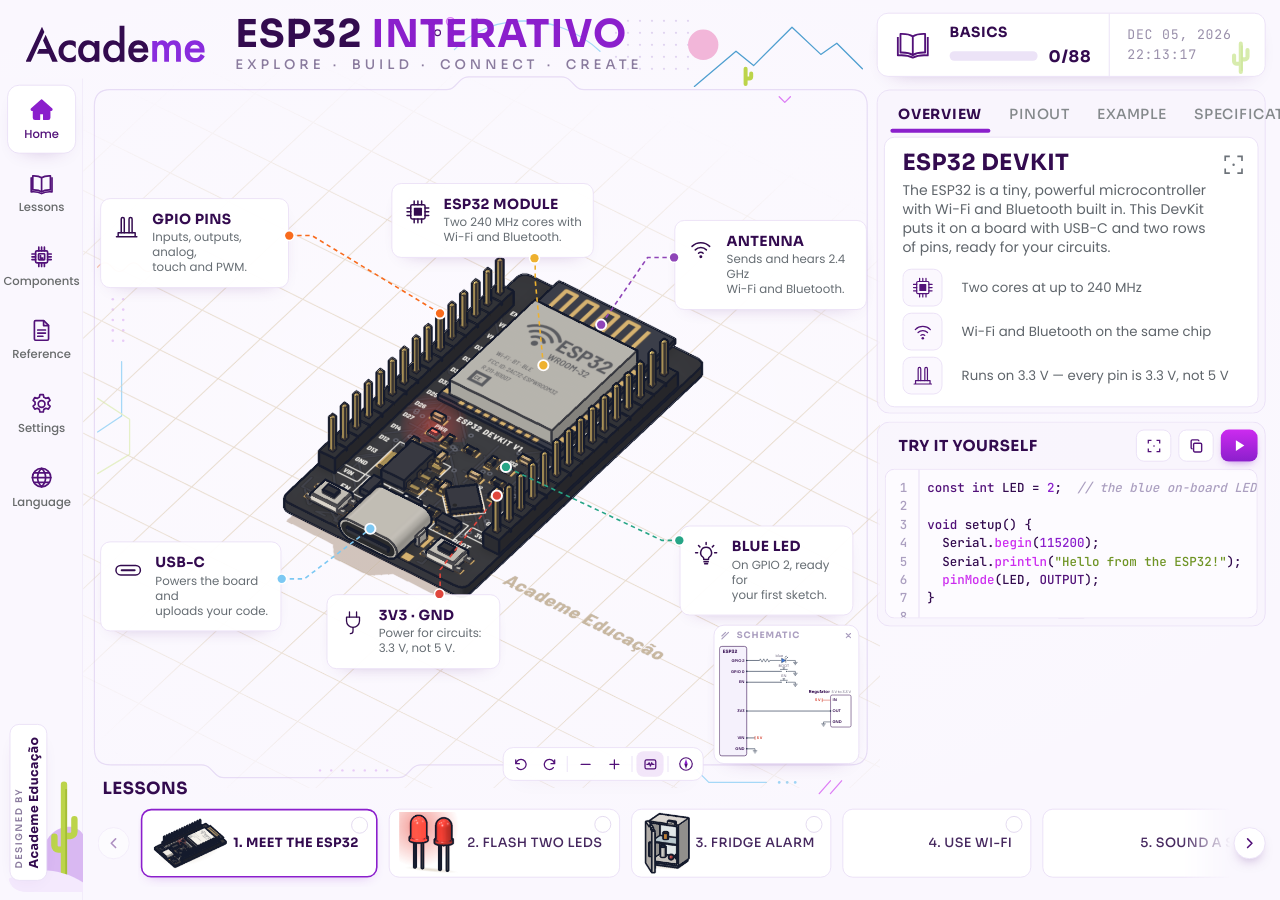
==== index.html @ e25ef59b "Integrate the 68 electronics lessons into the ESP32 app's own lesson list (items 21-88) Clicking one" ====
<!doctype html>
<html lang="en" class="is-loading">
  <head>
    <meta charset="UTF-8" />
    <meta name="viewport" content="width=device-width, initial-scale=1.0, viewport-fit=cover" />
    <script>
      // The layout, chosen before anything is drawn (fit() in src/main.js
      // decides the same way, and keeps deciding as the window changes):
      // a phone never lays out the wide artboard first, which would widen
      // the page and make the loading screen jump.
      (() => {
        const d = document.documentElement;
        const vw = d.clientWidth || innerWidth;
        const vh = d.clientHeight || innerHeight;
        let s = Math.min(vw / 1672, vh / 941);
        if (s < 0.8) s = Math.min(vw / 1280, vh / 941, 0.8);
        if (s < 0.62 || vw / vh < 0.95) d.classList.add('compact');
      })();
    </script>
    <title>ESP32 Interativo — 20 lições 3D gratuitas | Academe Educação</title>
    <meta name="description" content="Aprenda ESP32 em uma placa 3D interativa: ligue LEDs, sensores e motores, use Wi-Fi e Bluetooth, rode o código e veja funcionar. 20 lições gratuitas para iniciantes, por Academe Educação." />
    <meta name="author" content="Academe Educação" />
    <meta name="robots" content="index, follow, max-image-preview:large" />
    <meta name="theme-color" content="#330b4f" />
    <meta name="color-scheme" content="light" />
    <meta name="application-name" content="ESP32 Interativo — Academe Educação" />
    <meta name="apple-mobile-web-app-title" content="ESP32 Interativo" />
    <link rel="icon" href="favicon.ico" sizes="48x48" />
    <link rel="icon" type="image/svg+xml" href="favicon.svg" />
    <link rel="apple-touch-icon" href="apple-touch-icon.png" />
    <link rel="manifest" href="site.webmanifest" />

    <!-- link previews (Open Graph, X) -->
    <meta property="og:type" content="website" />
    <meta property="og:site_name" content="Academe Educação" />
    <meta property="og:locale" content="pt_BR" />
    <meta property="og:title" content="ESP32 Interativo — 20 lições 3D gratuitas | Academe Educação" />
    <meta property="og:description" content="Ligue LEDs, botões, sensores, motores e um motor de passo em um ESP32 3D, converse por Wi-Fi, Bluetooth e ESP-NOW, rode o código e veja funcionar. 20 lições gratuitas para iniciantes." />
    <meta name="twitter:card" content="summary_large_image" />
    <link rel="canonical" href="index.html" />
    <meta property="og:url" content="https://learn-esp32-clone.vercel.app/" />
    <meta property="og:image" content="https://learn-esp32-clone.vercel.app/og-image.png" />
    <meta property="og:image:width" content="1200" />
    <meta property="og:image:height" content="630" />
    <meta property="og:image:alt" content="An illustrated 3D ESP32 board wired on a breadboard to a distance sensor and a traffic light, with a toy car in front of it" />
    <meta name="twitter:image" content="https://learn-esp32-clone.vercel.app/og-image.png" />
    <meta name="twitter:image:alt" content="An illustrated 3D ESP32 board wired on a breadboard to a distance sensor and a traffic light, with a toy car in front of it" />
    <script type="application/ld+json">{"@context":"https://schema.org","@type":["WebApplication","LearningResource"],"name":"ESP32 Interativo — Academe Educação","url":"https://learn-esp32-clone.vercel.app/","description":"Aprenda ESP32 em uma placa 3D interativa: ligue LEDs, sensores e motores, use Wi-Fi e Bluetooth, rode o código e veja funcionar. 20 lições gratuitas para iniciantes.","image":"https://learn-esp32-clone.vercel.app/og-image.png","applicationCategory":"EducationalApplication","operatingSystem":"Any (runs in a web browser with WebGL)","browserRequirements":"Requires JavaScript and WebGL.","inLanguage":["pt-BR","en"],"isAccessibleForFree":true,"offers":{"@type":"Offer","price":"0","priceCurrency":"BRL"},"educationalLevel":"Beginner","learningResourceType":"Interactive lesson","about":["ESP32","Electronics","Microcontrollers","Wi-Fi","Bluetooth","Programming"],"author":{"@type":"Organization","name":"Academe Educação","url":"https://academe.com.br"},"publisher":{"@type":"Organization","name":"Academe Educação","url":"https://academe.com.br"}}</script>
    <!-- linked here rather than imported from main.js, so the first paint
         (the loading screen) is already styled, on the dev server too -->
    <link rel="preload" href="assets/barlow-semi-condensed-latin-600-normal-BkLiAYu4.woff2" as="font" type="font/woff2" crossorigin />
    <link rel="preload" href="assets/barlow-semi-condensed-latin-500-normal-G0uxJNrM.woff2" as="font" type="font/woff2" crossorigin />
    <!-- the loading screen's title: there before it's drawn, so it doesn't
         swap fonts (and jump) in front of the visitor -->
    <script type="module" crossorigin src="assets/index-DkuYVBNg.js"></script>
    <link rel="preconnect" href="https://fonts.googleapis.com" />
    <link rel="preconnect" href="https://fonts.gstatic.com" crossorigin />
    <link rel="stylesheet" href="https://fonts.googleapis.com/css2?family=Poppins:wght@400;500;600;700&family=Sora:wght@600;700;800&display=swap" />
    <link rel="stylesheet" crossorigin href="assets/index-D92WvK9w.css">
  </head>
  <body>
    <!-- Covers the page until the board is built and every lesson card has
         its picture (src/ui/loader.js) -->
    <div class="loader" id="loader" role="status" aria-live="polite">
      <div class="loader-inner">
        <svg class="loader-logo academe" role="img" aria-label="Academe Educação" xmlns="http://www.w3.org/2000/svg" viewBox="0 0 1398.35 287"><path d="M391.07 126.54v49.98c-8.58-10.47-16.27-17.66-23.07-21.56-6.69-4.01-14.54-6.02-23.57-6.02-14.15 0-25.91 4.96-35.27 14.88s-14.04 22.34-14.04 37.28 4.51 27.8 13.54 37.61c9.13 9.81 20.78 14.71 34.93 14.71 9.03 0 16.99-1.95 23.9-5.85 6.69-3.79 14.54-11.14 23.57-22.07v49.64c-15.27 7.91-30.53 11.87-45.8 11.87-25.18 0-46.25-8.13-63.18-24.41-16.94-16.38-25.41-36.72-25.41-61.01s8.58-44.8 25.74-61.51 38.22-25.07 63.18-25.07c16.05 0 31.2 3.85 45.47 11.53Zm146.53-7.02h37.78v162.81H537.6v-17.05c-15.49 14.49-32.15 21.73-49.98 21.73-22.51 0-41.12-8.13-55.83-24.41-14.6-16.6-21.9-37.33-21.9-62.18s7.3-44.74 21.9-61.01 32.87-24.4 54.83-24.4c18.94 0 35.94 7.8 50.98 23.4zm-89.26 80.9c0 15.6 4.18 28.31 12.54 38.11q12.87 14.88 32.43 14.88c13.93 0 25.18-4.79 33.76-14.38 8.58-9.92 12.87-22.51 12.87-37.78s-4.29-27.86-12.87-37.78c-8.58-9.7-19.72-14.54-33.43-14.54-12.93 0-23.74 4.9-32.43 14.71-8.58 9.92-12.87 22.18-12.87 36.77ZM732.94 0h37.78v282.32h-37.78v-17.05C718.12 279.76 701.35 287 682.63 287c-22.29 0-40.79-8.13-55.5-24.41-14.6-16.6-21.9-37.33-21.9-62.18s7.3-44.57 21.9-60.84Q648.85 115 681.79 115q28.59 0 51.15 23.4zm-89.26 200.42c0 15.6 4.18 28.31 12.53 38.11q12.87 14.88 32.43 14.88c13.93 0 25.18-4.79 33.76-14.38 8.58-9.92 12.87-22.51 12.87-37.78s-4.29-27.86-12.87-37.78c-8.58-9.7-19.72-14.54-33.43-14.54-12.93 0-23.74 4.9-32.43 14.71-8.58 9.92-12.87 22.18-12.87 36.77Zm312.85 9.36H839.86c1 13.37 5.35 24.02 13.04 31.93 7.69 7.8 17.55 11.7 29.59 11.7 9.36 0 17.1-2.23 23.23-6.69 6.02-4.46 12.87-12.7 20.56-24.74l31.76 17.72q-7.365 12.54-15.54 21.48c-5.46 5.96-11.31 10.86-17.55 14.71-6.24 3.84-12.98 6.66-20.23 8.44s-15.1 2.68-23.57 2.68c-24.3 0-43.8-7.8-58.51-23.4-14.71-15.71-22.06-36.55-22.06-62.52s7.13-46.58 21.4-62.52c14.37-15.71 33.43-23.57 57.17-23.57s42.9 7.63 56.83 22.9c13.82 15.16 20.73 36.16 20.73 63.02l-.17 8.86Zm-38.62-30.76c-5.24-20.06-17.89-30.09-37.94-30.09-4.57 0-8.86.7-12.87 2.09s-7.66 3.4-10.95 6.02-6.1 5.77-8.44 9.44c-2.34 3.68-4.12 7.86-5.35 12.54zM146.25 49.32 127.7 8.02 0 282.32h40.63zm9.85 21.93-20.15 44.45 29.37 67.33h-59.9l-16.59 36.61h92.37l27.07 62.68h42.63z" style="fill:#ededed"/><path d="M987.72 119.52h37.61v15.04c7.24-7.58 13.43-12.7 18.55-15.38 5.46-2.78 12.31-4.18 20.56-4.18 18.39 0 32.93 8.02 43.63 24.07 11.81-16.05 27.8-24.07 47.97-24.07 36.66 0 54.99 22.23 54.99 66.7v100.63h-37.78V191.9c0-15.6-1.9-26.63-5.68-33.1-3.9-6.57-10.31-9.86-19.22-9.86q-15.54 0-22.65 11.7c-4.74 7.8-7.1 20.34-7.1 37.61v84.08h-37.78V192.4c0-28.97-8.36-43.46-25.07-43.46-10.59 0-18.3 3.96-23.15 11.87s-7.27 20.39-7.27 37.44v84.08h-37.61zm409.13 90.26h-116.67c1 13.37 5.35 24.02 13.04 31.93 7.69 7.8 17.55 11.7 29.59 11.7 9.36 0 17.1-2.23 23.23-6.69 6.02-4.46 12.87-12.7 20.56-24.74l31.76 17.72q-7.365 12.54-15.54 21.48c-5.46 5.96-11.31 10.86-17.55 14.71-6.24 3.84-12.98 6.66-20.23 8.44s-15.1 2.68-23.57 2.68c-24.3 0-43.8-7.8-58.51-23.4-14.71-15.71-22.06-36.55-22.06-62.52s7.13-46.58 21.4-62.52c14.37-15.71 33.43-23.57 57.17-23.57s42.9 7.63 56.83 22.9c13.82 15.16 20.73 36.16 20.73 63.02l-.17 8.86Zm-38.62-30.76c-5.24-20.06-17.89-30.09-37.94-30.09-4.57 0-8.86.7-12.87 2.09s-7.66 3.4-10.95 6.02-6.1 5.77-8.44 9.44c-2.34 3.68-4.12 7.86-5.35 12.54z" style="fill:#892cdd"/></svg>
        <p class="loader-title">ESP32 <span>Interativo</span></p>
        <div class="loader-track" aria-hidden="true"><span class="loader-fill"></span><span class="loader-shine"></span></div>
        <p class="loader-step">Loading</p>
        <noscript>
          <style>.loader{overflow:auto}.loader-inner{padding:40px 16px}.loader-track,.loader-step{display:none}</style>
          <div class="noscript">
            <p>An interactive 3D course in your browser. Turn on JavaScript to start.</p><p>Também neste site: <a href="/eletronica-101/"><b>Eletrônica 101</b></a> — lições 3D de eletrônica básica (circuitos, resistores, LEDs, capacitores, transistores, sensores e mais).</p>
            <ol class="noscript-lessons"><li><b>1. Meet the ESP32</b> — The ESP32 is a tiny, powerful microcontroller with Wi-Fi and Bluetooth built in.</li><li><b>2. Flash two LEDs</b> — Your first circuit: two LEDs that take turns, like the lights at a level crossing.</li><li><b>3. Guard the fridge</b> — Left the fridge open again? A reed switch is a pair of springy contacts in a glass tube that touch when a magnet comes close.</li><li><b>4. Use Wi-Fi</b> — The ESP32 can join your Wi-Fi and serve a tiny web page. Open it on your phone and tap the button: the phone asks for /toggle, and the board switches the LED.</li><li><b>5. Sound a siren</b> — A passive buzzer clicks every time its pin flips; flip it hundreds of times a second and you hear a note.</li><li><b>6. Build a mini piano</b> — Eight of the ESP32’s pins can feel a fingertip. Wire each one to a copper key and the board plays a note with tone() when you touch it — no buttons needed.</li><li><b>7. Fill a ring of LEDs</b> — 3 V, and the ESP32’s 12-bit ADC reads that as 0 to 4095. Here the reading fills a ring of twelve RGB LEDs like a gauge — all of them driven by one data wire.</li><li><b>8. Make a mood lamp</b> — An RGB LED is three LEDs — red, green and blue — in one. Put it inside a frosted ball and the whole ball glows in their mix.</li><li><b>9. Light up in the dark</b> — A light-dependent resistor (LDR) lets more current through the more light falls on it.</li><li><b>10. Distance meter</b> — A pocket tape measure with no tape. The HC-SR04P times an ultrasonic echo, and a little OLED screen on its own stand shows the distance in big digits over a bar that grows as the obstacle moves away.</li><li><b>11. Drive a wheel</b> — A pin can’t power a motor, and a single transistor can only turn it one way.</li><li><b>12. Laser barrier gate</b> — A red laser shines across the road onto a receiver. When a car drives into the beam, the receiver goes dark and the ESP32 swings a servo’s striped boom up.</li><li><b>13. Talk over Bluetooth</b> — No router needed: the ESP32 can pair with your phone directly.</li><li><b>14. Board to board</b> — ESP-NOW lets ESP32 boards message each other directly: no router, no pairing, and a message lands in milliseconds.</li><li><b>15. Smart parking bay</b> — Put it all together. The distance sensor watches a parking bay, a traffic light guides the driver in — green, then yellow, then red to stop — and the bay tells your phone whether it is free or taken, over Wi-Fi.</li><li><b>16. Automatic water pump</b> — A tank that fills itself. A probe in the lid measures the water; at the low mark the ESP32 clicks a relay that runs a mains pump, and at the high mark it stops.</li><li><b>17. Keypad door lock</b> — Type the right code and the safe opens. A keypad is a grid of buttons wired in rows and columns: the ESP32 drives one column at a time and listens on the rows, so seven wires read twelve keys.</li><li><b>18. Sun-tracking solar panel</b> — A solar panel makes the most power when it faces the sun, so this one turns to follow it.</li><li><b>19. Ultrasonic radar</b> — An HC-SR04P tells you how far away something is, but only straight ahead.</li><li><b>20. Pick and place</b> — A stepper motor doesn’t just spin: every pulse turns it exactly one step, 200 to a turn.</li></ol>
          </div>
        </noscript>
      </div>
    </div>

    <!-- inert (not hidden) while the loading screen covers it -->
    <div id="app" class="artboard" inert>
      <svg class="scenery" id="scenery" aria-hidden="true"></svg>

      <!-- Sidebar -->
      <nav class="sidebar" aria-label="Main" data-i18n-attr="aria-label">
        <ul class="side-nav">
          <li class="is-active">
            <a href="index.html#" data-nav="home" title="Home" data-i18n-attr="title">
              <svg viewBox="0 0 32 32" class="fill" aria-hidden="true"><path d="M16 4.2 3.6 15.1c-.7.6-.3 1.7.6 1.7H6v9.4c0 1 .8 1.8 1.8 1.8h5.4v-7.3h5.6V28h5.4c1 0 1.8-.8 1.8-1.8v-9.4h1.8c.9 0 1.3-1.1.6-1.7z" /></svg>
              <span class="side-label" data-i18n>Home</span>
            </a>
          </li>
          <li>
            <a href="index.html#" data-nav="lessons" title="Lessons" data-i18n-attr="title">
              <svg viewBox="0 0 32 32" aria-hidden="true"><path d="M16 9.2C13.4 7.3 9.6 6.6 5 6.8v17.6c4.6-.2 8.4.5 11 2.4 2.6-1.9 6.4-2.6 11-2.4V6.8c-4.6-.2-8.4.5-11 2.4zM16 9.2v17.6" /><path d="M3 9.4v17.4c5-.4 9.6.2 13 2.2 3.4-2 8-2.6 13-2.2V9.4" /></svg>
              <span class="side-label" data-i18n>Lessons</span>
            </a>
          </li>
          <li>
            <a href="index.html#" data-nav="parts" title="Components" data-i18n-attr="title">
              <svg viewBox="0 0 32 32" aria-hidden="true"><rect x="8.5" y="8.5" width="15" height="15" rx="1.6" /><rect x="12.2" y="12.2" width="7.6" height="7.6" rx=".8" /><path d="M14.6 14.4v3.2h3M12.5 4v4.5M16 4v4.5M19.5 4v4.5M12.5 23.5V28M16 23.5V28M19.5 23.5V28M4 12.5h4.5M4 16h4.5M4 19.5h4.5M23.5 12.5H28M23.5 16H28M23.5 19.5H28" /></svg>
              <span class="side-label" data-i18n>Components</span>
            </a>
          </li>
          <li>
            <a href="index.html#" data-nav="reference" title="Reference: controls and shortcuts" data-i18n-attr="title">
              <svg viewBox="0 0 32 32" aria-hidden="true"><path d="M8.5 3.8h10.2l6 6v17a1.5 1.5 0 0 1-1.5 1.5H8.5A1.5 1.5 0 0 1 7 26.8V5.3a1.5 1.5 0 0 1 1.5-1.5z" /><path d="M18.5 4v6h6M11.2 15.5h9.6M11.2 19.4h9.6M11.2 23.3h6.4" /></svg>
              <span class="side-label" data-i18n>Reference</span>
            </a>
          </li>
          <li>
            <a href="index.html#" data-nav="settings" title="Settings" data-i18n-attr="title">
              <svg viewBox="0 0 32 32" aria-hidden="true"><path d="M18.1 4.3h-4.2l-.7 3.3a9.2 9.2 0 0 0-2.5 1.4l-3.2-1.1-2.1 3.6 2.5 2.2a9.4 9.4 0 0 0 0 2.9l-2.5 2.2 2.1 3.6 3.2-1.1c.8.6 1.6 1.1 2.5 1.4l.7 3.3h4.2l.7-3.3c.9-.3 1.7-.8 2.5-1.4l3.2 1.1 2.1-3.6-2.5-2.2a9.4 9.4 0 0 0 0-2.9l2.5-2.2-2.1-3.6-3.2 1.1a9.2 9.2 0 0 0-2.5-1.4z" /><circle cx="16" cy="16" r="4.2" /></svg>
              <span class="side-label" data-i18n>Settings</span>
            </a>
          </li>
          <li>
            <a href="index.html#" data-nav="language" title="Language" data-i18n-attr="title">
              <svg viewBox="0 0 32 32" aria-hidden="true"><circle cx="16" cy="16" r="11.5" /><path d="M4.5 16h23M6.2 10h19.6M6.2 22h19.6M16 4.5c-3.3 3.1-5 7-5 11.5s1.7 8.4 5 11.5c3.3-3.1 5-7 5-11.5s-1.7-8.4-5-11.5z" /></svg>
              <span class="side-label" data-i18n>Language</span>
            </a>
          </li>
        </ul>
        <!-- the desert the credit stands in, at the foot of the nav -->
        <svg class="side-desert" viewBox="0 0 104 220" aria-hidden="true">
          <clipPath id="desert-clip"><path d="M10 0h94v210H34q-24 0-24-24z" /></clipPath>
          <g clip-path="url(#desert-clip)">
            <path class="hill" d="M56 150c10-24 38-28 48-12v72H56z" />
            <path class="cactus" d="M80 76v122M84.5 140h3.5a5 5 0 0 0 5-5v-16M75.5 157H73a5 5 0 0 1-5-5v-11" />
            <path class="cactus-shade" d="M82.6 82v112" />
            <path class="sand" d="M10 194c30-17 66-14 94 4v12H10z" />
          </g>
        </svg>
        <a class="credit credit-side" href="https://academe.com.br" target="_blank" rel="noopener noreferrer" title="Academe Educação" data-i18n-attr="title">
          <span class="credit-text"><small data-i18n>Designed by</small><b>Academe Educação</b></span>
        </a>
      </nav>
      <aside class="flyout" id="flyout" aria-live="polite"></aside>

      <!-- Brand -->
      <header class="brand">
        <svg class="brand-logo academe" role="img" aria-label="Academe Educação" xmlns="http://www.w3.org/2000/svg" viewBox="0 0 1398.35 287"><path d="M391.07 126.54v49.98c-8.58-10.47-16.27-17.66-23.07-21.56-6.69-4.01-14.54-6.02-23.57-6.02-14.15 0-25.91 4.96-35.27 14.88s-14.04 22.34-14.04 37.28 4.51 27.8 13.54 37.61c9.13 9.81 20.78 14.71 34.93 14.71 9.03 0 16.99-1.95 23.9-5.85 6.69-3.79 14.54-11.14 23.57-22.07v49.64c-15.27 7.91-30.53 11.87-45.8 11.87-25.18 0-46.25-8.13-63.18-24.41-16.94-16.38-25.41-36.72-25.41-61.01s8.58-44.8 25.74-61.51 38.22-25.07 63.18-25.07c16.05 0 31.2 3.85 45.47 11.53Zm146.53-7.02h37.78v162.81H537.6v-17.05c-15.49 14.49-32.15 21.73-49.98 21.73-22.51 0-41.12-8.13-55.83-24.41-14.6-16.6-21.9-37.33-21.9-62.18s7.3-44.74 21.9-61.01 32.87-24.4 54.83-24.4c18.94 0 35.94 7.8 50.98 23.4zm-89.26 80.9c0 15.6 4.18 28.31 12.54 38.11q12.87 14.88 32.43 14.88c13.93 0 25.18-4.79 33.76-14.38 8.58-9.92 12.87-22.51 12.87-37.78s-4.29-27.86-12.87-37.78c-8.58-9.7-19.72-14.54-33.43-14.54-12.93 0-23.74 4.9-32.43 14.71-8.58 9.92-12.87 22.18-12.87 36.77ZM732.94 0h37.78v282.32h-37.78v-17.05C718.12 279.76 701.35 287 682.63 287c-22.29 0-40.79-8.13-55.5-24.41-14.6-16.6-21.9-37.33-21.9-62.18s7.3-44.57 21.9-60.84Q648.85 115 681.79 115q28.59 0 51.15 23.4zm-89.26 200.42c0 15.6 4.18 28.31 12.53 38.11q12.87 14.88 32.43 14.88c13.93 0 25.18-4.79 33.76-14.38 8.58-9.92 12.87-22.51 12.87-37.78s-4.29-27.86-12.87-37.78c-8.58-9.7-19.72-14.54-33.43-14.54-12.93 0-23.74 4.9-32.43 14.71-8.58 9.92-12.87 22.18-12.87 36.77Zm312.85 9.36H839.86c1 13.37 5.35 24.02 13.04 31.93 7.69 7.8 17.55 11.7 29.59 11.7 9.36 0 17.1-2.23 23.23-6.69 6.02-4.46 12.87-12.7 20.56-24.74l31.76 17.72q-7.365 12.54-15.54 21.48c-5.46 5.96-11.31 10.86-17.55 14.71-6.24 3.84-12.98 6.66-20.23 8.44s-15.1 2.68-23.57 2.68c-24.3 0-43.8-7.8-58.51-23.4-14.71-15.71-22.06-36.55-22.06-62.52s7.13-46.58 21.4-62.52c14.37-15.71 33.43-23.57 57.17-23.57s42.9 7.63 56.83 22.9c13.82 15.16 20.73 36.16 20.73 63.02l-.17 8.86Zm-38.62-30.76c-5.24-20.06-17.89-30.09-37.94-30.09-4.57 0-8.86.7-12.87 2.09s-7.66 3.4-10.95 6.02-6.1 5.77-8.44 9.44c-2.34 3.68-4.12 7.86-5.35 12.54zM146.25 49.32 127.7 8.02 0 282.32h40.63zm9.85 21.93-20.15 44.45 29.37 67.33h-59.9l-16.59 36.61h92.37l27.07 62.68h42.63z" style="fill:#330b4f"/><path d="M987.72 119.52h37.61v15.04c7.24-7.58 13.43-12.7 18.55-15.38 5.46-2.78 12.31-4.18 20.56-4.18 18.39 0 32.93 8.02 43.63 24.07 11.81-16.05 27.8-24.07 47.97-24.07 36.66 0 54.99 22.23 54.99 66.7v100.63h-37.78V191.9c0-15.6-1.9-26.63-5.68-33.1-3.9-6.57-10.31-9.86-19.22-9.86q-15.54 0-22.65 11.7c-4.74 7.8-7.1 20.34-7.1 37.61v84.08h-37.78V192.4c0-28.97-8.36-43.46-25.07-43.46-10.59 0-18.3 3.96-23.15 11.87s-7.27 20.39-7.27 37.44v84.08h-37.61zm409.13 90.26h-116.67c1 13.37 5.35 24.02 13.04 31.93 7.69 7.8 17.55 11.7 29.59 11.7 9.36 0 17.1-2.23 23.23-6.69 6.02-4.46 12.87-12.7 20.56-24.74l31.76 17.72q-7.365 12.54-15.54 21.48c-5.46 5.96-11.31 10.86-17.55 14.71-6.24 3.84-12.98 6.66-20.23 8.44s-15.1 2.68-23.57 2.68c-24.3 0-43.8-7.8-58.51-23.4-14.71-15.71-22.06-36.55-22.06-62.52s7.13-46.58 21.4-62.52c14.37-15.71 33.43-23.57 57.17-23.57s42.9 7.63 56.83 22.9c13.82 15.16 20.73 36.16 20.73 63.02l-.17 8.86Zm-38.62-30.76c-5.24-20.06-17.89-30.09-37.94-30.09-4.57 0-8.86.7-12.87 2.09s-7.66 3.4-10.95 6.02-6.1 5.77-8.44 9.44c-2.34 3.68-4.12 7.86-5.35 12.54z" style="fill:#892cdd"/></svg>
        <div class="brand-text">
          <h1>ESP32 <span>Interativo</span></h1>
          <p><span data-i18n>Explore</span> <i>·</i> <span data-i18n>Build</span> <i>·</i> <span data-i18n>Connect</span> <i>·</i> <span data-i18n>Create</span></p>
        </div>
      </header>

      <!-- Stage: three.js board + callouts -->
      <main class="stage" id="stage">
        <canvas id="board-canvas" aria-label="Interactive 3D view. Drag or use WASD to pan, Q and E to rotate, scroll to zoom." data-i18n-attr="aria-label"></canvas>
        <svg class="leaders" id="leaders" aria-hidden="true"></svg>
        <div class="rig" id="rig"></div>
        <div class="tags" id="tags"></div>
        <svg class="insp-lines" id="insp-lines" aria-hidden="true"></svg>
        <div class="inspector" id="inspector" role="dialog" aria-label="Part inspector" data-i18n-attr="aria-label"></div>
        <!-- what the pointer is over: for the eyes only (the parts are drawn in the 3D view) -->
        <div class="tip" id="tip" aria-hidden="true"><b></b><span></span></div>

        <div class="viewbar" id="viewbar" role="toolbar" aria-label="3D view" data-i18n-attr="aria-label">
          <p class="view-hint" data-i18n>Drag or WASD to pan · Q / E to rotate · Scroll to zoom</p>
          <button data-view="left" title="Turn left (Q)" aria-label="Turn left" data-i18n-attr="title aria-label">
            <svg viewBox="0 0 24 24"><path d="M4.5 10.5A8 8 0 1 1 6 17" /><path d="M4 5v5.8h5.8" /></svg>
          </button>
          <button data-view="right" title="Turn right (E)" aria-label="Turn right" data-i18n-attr="title aria-label">
            <svg viewBox="0 0 24 24"><path d="M19.5 10.5A8 8 0 1 0 18 17" /><path d="M20 5v5.8h-5.8" /></svg>
          </button>
          <span class="viewbar-sep"></span>
          <button data-view="out" title="Zoom out (−)" aria-label="Zoom out" data-i18n-attr="title aria-label">
            <svg viewBox="0 0 24 24"><path d="M5 12h14" /></svg>
          </button>
          <button data-view="in" title="Zoom in (+)" aria-label="Zoom in" data-i18n-attr="title aria-label">
            <svg viewBox="0 0 24 24"><path d="M12 5v14M5 12h14" /></svg>
          </button>
          <span class="viewbar-sep sch-sep"></span>
          <!-- shows or hides the schematic card, lesson by lesson -->
          <button data-view="schematic" class="sch-toggle" title="Hide the schematic" aria-label="Schematic" aria-pressed="true" data-i18n-attr="aria-label">
            <svg viewBox="0 0 24 24"><rect x="3.5" y="5" width="17" height="14" rx="2.5" /><path d="M6.5 12h2.2l1.3-2.6 2 5.2 2-5.2 1.3 2.6h2.2" /></svg>
          </button>
          <span class="viewbar-sep"></span>
          <button data-view="reset" class="compass" title="Reset view (R)" aria-label="Reset view" data-i18n-attr="title aria-label">
            <svg viewBox="0 0 24 24"><circle cx="12" cy="12" r="8.5" /><g class="compass-needle"><path d="M12 5.2 14.2 12h-4.4z" class="fill" /><path d="M12 18.8 9.8 12h4.4z" /></g></svg>
          </button>
        </div>

        <!-- the lesson's circuit; the grip at its top-left corner scales it,
             a drag anywhere else moves it, the × hides it -->
        <section class="schematic-card" id="schematic-card" aria-label="Schematic" data-i18n-attr="aria-label">
          <header class="sch-head">
            <button class="sch-grip" type="button" title="Drag to resize" data-i18n-attr="title">
              <svg viewBox="0 0 12 12" aria-hidden="true"><path d="M1.5 6.5 6.5 1.5M1.5 10.5 10.5 1.5" /></svg>
            </button>
            <h2 data-i18n>Schematic</h2>
            <button class="sch-close" type="button" title="Hide the schematic" aria-label="Hide the schematic" data-i18n-attr="title aria-label">
              <svg viewBox="0 0 12 12" aria-hidden="true"><path d="M2.5 2.5l7 7M9.5 2.5l-7 7" /></svg>
            </button>
          </header>
          <div class="sch-view schematic"></div>
          <div class="sch-notes"></div>
        </section>
      </main>

      <!-- Top-right status -->
      <section class="status" aria-label="Progress" data-i18n-attr="aria-label">
        <div class="progress-card">
          <svg viewBox="0 0 40 40" class="progress-icon" aria-hidden="true"><path d="M20 10.6c-3.3-2.4-8.2-3.2-14-3v21.2c5.8-.2 10.7.6 14 3 3.3-2.4 8.2-3.2 14-3V7.6c-5.8-.2-10.7.6-14 3zM20 10.6v21.2" /><path d="M3 11v21c6.3-.5 12.6.2 17 2.6 4.4-2.4 10.7-3.1 17-2.6V11" /></svg>
          <div class="progress-body">
            <span class="progress-label" data-i18n>Basics</span>
            <div class="progress-row">
              <span class="progress-track" role="progressbar" aria-label="Progress" data-i18n-attr="aria-label" aria-valuemin="0" aria-valuemax="20" aria-valuenow="0"><span class="progress-fill" id="progress-fill"></span></span>
              <span class="progress-count" id="progress-count">0/20</span>
            </div>
          </div>
        </div>
        <time class="clock" id="clock">
          <span id="clock-date">APR 24, 2025</span>
          <span id="clock-time">14:32:18</span>
        </time>
        <svg class="status-cactus" viewBox="0 0 30 50" aria-hidden="true">
          <path class="cactus" d="M15 47V9M18 30h2.5a3.5 3.5 0 0 0 3.5-3.5v-9M12 36H9.5A3.5 3.5 0 0 1 6 32.5V25" />
          <path class="cactus-shade" d="M16.6 12v33" />
        </svg>
      </section>

      <!-- Right info panel -->
      <section class="info-card" aria-label="Lesson information" data-i18n-attr="aria-label">
        <div class="tabs" role="tablist" aria-label="Lesson information" data-i18n-attr="aria-label">
          <button role="tab" aria-selected="true" class="is-active" data-i18n>Overview</button>
          <button role="tab" aria-selected="false" data-i18n>Pinout</button>
          <button role="tab" aria-selected="false" data-i18n>Example</button>
          <button role="tab" aria-selected="false" data-i18n>Specifications</button>
        </div>
        <div class="info-body" role="tabpanel">
          <button class="expand" aria-label="Expand panel">
            <svg viewBox="0 0 24 24"><path d="M3 8V3h5M16 3h5v5M21 16v5h-5M8 21H3v-5" /><circle cx="12" cy="12" r="1.3" class="fill" /></svg>
          </button>
          <div class="info-content"></div>
        </div>
      </section>

      <!-- Code card -->
      <section class="code-card" aria-label="Try it yourself" data-i18n-attr="aria-label" data-state="idle">
        <header>
          <h2 data-i18n>Try it yourself</h2>
          <div class="code-actions">
            <button class="btn-ghost btn-expand" aria-label="Expand code" title="Expand code" aria-expanded="false">
              <svg viewBox="0 0 24 24"><path d="M3 8V3h5M16 3h5v5M21 16v5h-5M8 21H3v-5" /><circle cx="12" cy="12" r="1.3" class="fill" /></svg>
            </button>
            <button class="btn-ghost btn-copy" aria-label="Copy code" title="Copy code" data-i18n-attr="aria-label title">
              <svg viewBox="0 0 24 24"><rect x="8" y="8" width="11.5" height="12.5" rx="1.6" /><path d="M15.5 5.2V4.8c0-.9-.7-1.6-1.6-1.6H6.1c-.9 0-1.6.7-1.6 1.6v9.6c0 .9.7 1.6 1.6 1.6h.4" /></svg>
            </button>
            <button class="btn-run" aria-label="Run sketch" title="Run sketch (Space)">
              <svg viewBox="0 0 24 24"><path d="M7.5 4.8v14.4L19 12z" class="fill" /></svg>
            </button>
          </div>
        </header>
        <div class="code-wrap">
          <pre class="code"><code></code></pre>
          <div class="console">
            <div class="console-grip" role="separator" aria-orientation="horizontal" aria-label="Resize serial monitor" data-i18n-attr="aria-label" tabindex="-1"></div>
            <div class="console-head">
              <span class="console-dot"></span>
              <span class="console-title" data-i18n>Serial monitor</span>
              <span class="console-status">Stopped</span>
              <button class="console-close" aria-label="Stop sketch" data-i18n-attr="aria-label">
                <svg viewBox="0 0 24 24"><path d="m7 7 10 10M17 7 7 17" /></svg>
              </button>
            </div>
            <div class="console-lines" aria-live="polite"></div>
          </div>
        </div>
      </section>

      <!-- Lessons -->
      <section class="lessons" aria-label="Lessons" data-i18n-attr="aria-label">
        <h2 data-i18n>Lessons</h2>
        <div class="lesson-list" id="lesson-list" role="group" aria-label="Lessons" data-i18n-attr="aria-label"></div>
      </section>

      <!-- Footer (compact layout; the wide layout keeps these in the side nav) -->
      <footer class="app-foot">
        <a class="credit credit-row" href="https://academe.com.br" target="_blank" rel="noopener noreferrer" title="Academe Educação" data-i18n-attr="title">
          <span class="credit-text"><small data-i18n>Designed by</small><b>Academe Educação</b></span>
        </a>
      </footer>
    </div>
  </body>
</html>
---- assets/index-D92WvK9w.css ----
@font-face{font-family:Barlow;font-style:normal;font-weight:400;font-display:swap;src:url(barlow-vietnamese-400-normal-Dpl4UHAZ.woff2)format("woff2");unicode-range:U+102-103,U+110-111,U+128-129,U+168-169,U+1A0-1A1,U+1AF-1B0,U+300-301,U+303-304,U+308-309,U+323,U+329,U+1EA0-1EF9,U+20AB}@font-face{font-family:Barlow;font-style:normal;font-weight:400;font-display:swap;src:url(barlow-latin-ext-400-normal-HxX4XjxC.woff2)format("woff2");unicode-range:U+100-2BA,U+2BD-2C5,U+2C7-2CC,U+2CE-2D7,U+2DD-2FF,U+304,U+308,U+329,U+1D00-1DBF,U+1E00-1E9F,U+1EF2-1EFF,U+2020,U+20A0-20AB,U+20AD-20C0,U+2113,U+2C60-2C7F,U+A720-A7FF}@font-face{font-family:Barlow;font-style:normal;font-weight:400;font-display:swap;src:url(barlow-latin-400-normal-qiz4-Cze.woff2)format("woff2");unicode-range:U+??,U+131,U+152-153,U+2BB-2BC,U+2C6,U+2DA,U+2DC,U+304,U+308,U+329,U+2000-206F,U+20AC,U+2122,U+2191,U+2193,U+2212,U+2215,U+FEFF,U+FFFD}@font-face{font-family:Barlow;font-style:normal;font-weight:500;font-display:swap;src:url(barlow-vietnamese-500-normal-zTViEIzf.woff2)format("woff2");unicode-range:U+102-103,U+110-111,U+128-129,U+168-169,U+1A0-1A1,U+1AF-1B0,U+300-301,U+303-304,U+308-309,U+323,U+329,U+1EA0-1EF9,U+20AB}@font-face{font-family:Barlow;font-style:normal;font-weight:500;font-display:swap;src:url(barlow-latin-ext-500-normal-DOaysfXq.woff2)format("woff2");unicode-range:U+100-2BA,U+2BD-2C5,U+2C7-2CC,U+2CE-2D7,U+2DD-2FF,U+304,U+308,U+329,U+1D00-1DBF,U+1E00-1E9F,U+1EF2-1EFF,U+2020,U+20A0-20AB,U+20AD-20C0,U+2113,U+2C60-2C7F,U+A720-A7FF}@font-face{font-family:Barlow;font-style:normal;font-weight:500;font-display:swap;src:url(barlow-latin-500-normal-BPAOfeC8.woff2)format("woff2");unicode-range:U+??,U+131,U+152-153,U+2BB-2BC,U+2C6,U+2DA,U+2DC,U+304,U+308,U+329,U+2000-206F,U+20AC,U+2122,U+2191,U+2193,U+2212,U+2215,U+FEFF,U+FFFD}@font-face{font-family:Barlow;font-style:normal;font-weight:600;font-display:swap;src:url(barlow-vietnamese-600-normal-DcjprdFV.woff2)format("woff2");unicode-range:U+102-103,U+110-111,U+128-129,U+168-169,U+1A0-1A1,U+1AF-1B0,U+300-301,U+303-304,U+308-309,U+323,U+329,U+1EA0-1EF9,U+20AB}@font-face{font-family:Barlow;font-style:normal;font-weight:600;font-display:swap;src:url(barlow-latin-ext-600-normal-B8NK_A3D.woff2)format("woff2");unicode-range:U+100-2BA,U+2BD-2C5,U+2C7-2CC,U+2CE-2D7,U+2DD-2FF,U+304,U+308,U+329,U+1D00-1DBF,U+1E00-1E9F,U+1EF2-1EFF,U+2020,U+20A0-20AB,U+20AD-20C0,U+2113,U+2C60-2C7F,U+A720-A7FF}@font-face{font-family:Barlow;font-style:normal;font-weight:600;font-display:swap;src:url(barlow-latin-600-normal-DILqtrty.woff2)format("woff2");unicode-range:U+??,U+131,U+152-153,U+2BB-2BC,U+2C6,U+2DA,U+2DC,U+304,U+308,U+329,U+2000-206F,U+20AC,U+2122,U+2191,U+2193,U+2212,U+2215,U+FEFF,U+FFFD}@font-face{font-family:Barlow Semi Condensed;font-style:normal;font-weight:500;font-display:swap;src:url(barlow-semi-condensed-vietnamese-500-normal-DGADhYWF.woff2)format("woff2");unicode-range:U+102-103,U+110-111,U+128-129,U+168-169,U+1A0-1A1,U+1AF-1B0,U+300-301,U+303-304,U+308-309,U+323,U+329,U+1EA0-1EF9,U+20AB}@font-face{font-family:Barlow Semi Condensed;font-style:normal;font-weight:500;font-display:swap;src:url(barlow-semi-condensed-latin-ext-500-normal-BXdp1BvY.woff2)format("woff2");unicode-range:U+100-2BA,U+2BD-2C5,U+2C7-2CC,U+2CE-2D7,U+2DD-2FF,U+304,U+308,U+329,U+1D00-1DBF,U+1E00-1E9F,U+1EF2-1EFF,U+2020,U+20A0-20AB,U+20AD-20C0,U+2113,U+2C60-2C7F,U+A720-A7FF}@font-face{font-family:Barlow Semi Condensed;font-style:normal;font-weight:500;font-display:swap;src:url(barlow-semi-condensed-latin-500-normal-G0uxJNrM.woff2)format("woff2");unicode-range:U+??,U+131,U+152-153,U+2BB-2BC,U+2C6,U+2DA,U+2DC,U+304,U+308,U+329,U+2000-206F,U+20AC,U+2122,U+2191,U+2193,U+2212,U+2215,U+FEFF,U+FFFD}@font-face{font-family:Barlow Semi Condensed;font-style:normal;font-weight:600;font-display:swap;src:url(barlow-semi-condensed-vietnamese-600-normal-b1FQiZcx.woff2)format("woff2");unicode-range:U+102-103,U+110-111,U+128-129,U+168-169,U+1A0-1A1,U+1AF-1B0,U+300-301,U+303-304,U+308-309,U+323,U+329,U+1EA0-1EF9,U+20AB}@font-face{font-family:Barlow Semi Condensed;font-style:normal;font-weight:600;font-display:swap;src:url(barlow-semi-condensed-latin-ext-600-normal-BkQ9hN72.woff2)format("woff2");unicode-range:U+100-2BA,U+2BD-2C5,U+2C7-2CC,U+2CE-2D7,U+2DD-2FF,U+304,U+308,U+329,U+1D00-1DBF,U+1E00-1E9F,U+1EF2-1EFF,U+2020,U+20A0-20AB,U+20AD-20C0,U+2113,U+2C60-2C7F,U+A720-A7FF}@font-face{font-family:Barlow Semi Condensed;font-style:normal;font-weight:600;font-display:swap;src:url(barlow-semi-condensed-latin-600-normal-BkLiAYu4.woff2)format("woff2");unicode-range:U+??,U+131,U+152-153,U+2BB-2BC,U+2C6,U+2DA,U+2DC,U+304,U+308,U+329,U+2000-206F,U+20AC,U+2122,U+2191,U+2193,U+2212,U+2215,U+FEFF,U+FFFD}@font-face{font-family:Barlow Semi Condensed;font-style:normal;font-weight:700;font-display:swap;src:url(barlow-semi-condensed-vietnamese-700-normal-Dm7RZTvf.woff2)format("woff2");unicode-range:U+102-103,U+110-111,U+128-129,U+168-169,U+1A0-1A1,U+1AF-1B0,U+300-301,U+303-304,U+308-309,U+323,U+329,U+1EA0-1EF9,U+20AB}@font-face{font-family:Barlow Semi Condensed;font-style:normal;font-weight:700;font-display:swap;src:url(barlow-semi-condensed-latin-ext-700-normal-BhgEo64M.woff2)format("woff2");unicode-range:U+100-2BA,U+2BD-2C5,U+2C7-2CC,U+2CE-2D7,U+2DD-2FF,U+304,U+308,U+329,U+1D00-1DBF,U+1E00-1E9F,U+1EF2-1EFF,U+2020,U+20A0-20AB,U+20AD-20C0,U+2113,U+2C60-2C7F,U+A720-A7FF}@font-face{font-family:Barlow Semi Condensed;font-style:normal;font-weight:700;font-display:swap;src:url(barlow-semi-condensed-latin-700-normal-BpqDG8I9.woff2)format("woff2");unicode-range:U+??,U+131,U+152-153,U+2BB-2BC,U+2C6,U+2DA,U+2DC,U+304,U+308,U+329,U+2000-206F,U+20AC,U+2122,U+2191,U+2193,U+2212,U+2215,U+FEFF,U+FFFD}@font-face{font-family:JetBrains Mono;font-style:normal;font-weight:400;font-display:swap;src:url(jetbrains-mono-cyrillic-400-normal-BEIGL1Tu.woff2)format("woff2");unicode-range:U+301,U+400-45F,U+490-491,U+4B0-4B1,U+2116}@font-face{font-family:JetBrains Mono;font-style:normal;font-weight:400;font-display:swap;src:url(jetbrains-mono-greek-400-normal-C190GLew.woff2)format("woff2");unicode-range:U+370-377,U+37A-37F,U+384-38A,U+38C,U+38E-3A1,U+3A3-3FF}@font-face{font-family:JetBrains Mono;font-style:normal;font-weight:400;font-display:swap;src:url([data-uri])format("woff2");unicode-range:U+102-103,U+110-111,U+128-129,U+168-169,U+1A0-1A1,U+1AF-1B0,U+300-301,U+303-304,U+308-309,U+323,U+329,U+1EA0-1EF9,U+20AB}@font-face{font-family:JetBrains Mono;font-style:normal;font-weight:400;font-display:swap;src:url(jetbrains-mono-latin-ext-400-normal-Bc8Ftmh3.woff2)format("woff2");unicode-range:U+100-2BA,U+2BD-2C5,U+2C7-2CC,U+2CE-2D7,U+2DD-2FF,U+304,U+308,U+329,U+1D00-1DBF,U+1E00-1E9F,U+1EF2-1EFF,U+2020,U+20A0-20AB,U+20AD-20C0,U+2113,U+2C60-2C7F,U+A720-A7FF}@font-face{font-family:JetBrains Mono;font-style:normal;font-weight:400;font-display:swap;src:url(jetbrains-mono-latin-400-normal-V6pRDFza.woff2)format("woff2");unicode-range:U+??,U+131,U+152-153,U+2BB-2BC,U+2C6,U+2DA,U+2DC,U+304,U+308,U+329,U+2000-206F,U+20AC,U+2122,U+2191,U+2193,U+2212,U+2215,U+FEFF,U+FFFD}@font-face{font-family:JetBrains Mono;font-style:normal;font-weight:500;font-display:swap;src:url(jetbrains-mono-cyrillic-500-normal-DmUKJPL_.woff2)format("woff2");unicode-range:U+301,U+400-45F,U+490-491,U+4B0-4B1,U+2116}@font-face{font-family:JetBrains Mono;font-style:normal;font-weight:500;font-display:swap;src:url(jetbrains-mono-greek-500-normal-JpySY46c.woff2)format("woff2");unicode-range:U+370-377,U+37A-37F,U+384-38A,U+38C,U+38E-3A1,U+3A3-3FF}@font-face{font-family:JetBrains Mono;font-style:normal;font-weight:500;font-display:swap;src:url([data-uri])format("woff2");unicode-range:U+102-103,U+110-111,U+128-129,U+168-169,U+1A0-1A1,U+1AF-1B0,U+300-301,U+303-304,U+308-309,U+323,U+329,U+1EA0-1EF9,U+20AB}@font-face{font-family:JetBrains Mono;font-style:normal;font-weight:500;font-display:swap;src:url(jetbrains-mono-latin-ext-500-normal-Cut-4mMH.woff2)format("woff2");unicode-range:U+100-2BA,U+2BD-2C5,U+2C7-2CC,U+2CE-2D7,U+2DD-2FF,U+304,U+308,U+329,U+1D00-1DBF,U+1E00-1E9F,U+1EF2-1EFF,U+2020,U+20A0-20AB,U+20AD-20C0,U+2113,U+2C60-2C7F,U+A720-A7FF}@font-face{font-family:JetBrains Mono;font-style:normal;font-weight:500;font-display:swap;src:url(jetbrains-mono-latin-500-normal-BWZEU5yA.woff2)format("woff2");unicode-range:U+??,U+131,U+152-153,U+2BB-2BC,U+2C6,U+2DA,U+2DC,U+304,U+308,U+329,U+2000-206F,U+20AC,U+2122,U+2191,U+2193,U+2212,U+2215,U+FEFF,U+FFFD}:root{--bg:#faf7fe;--bg-deep:#f1eafc;--card:#ffffff;--card-soft:#fffffff2;--panel:#f8f4fdb8;--code-bg:#fdfbff;--line:#e7dcf5;--line-strong:#d8c6f0;--line-soft:#f2ecfa;--navy:#330b4f;--navy-2:#521179;--ink:#574f66;--muted:#6f6880;--faint:#ab9fc0;--accent:#8b1fcc;--accent-deep:#521179;--accent-soft:#f4e9fd;--green:#7fa32b;--track:#ece3f7;--kw:#521179;--fn:#cc2bef;--num:#8b1fcc;--str:#7fa32b;--gutter:#ab9fc0;--shadow:0 10px 26px -20px #52117973;--sans:"Poppins",system-ui,sans-serif;--cond:"Sora","Poppins",system-ui,sans-serif;--mono:"JetBrains Mono",ui-monospace,monospace;--lightningcss-light:initial;--lightningcss-dark: ;color-scheme:light}*{box-sizing:border-box}html,body{background:var(--bg);height:100%;margin:0;overflow:hidden}body{font-family:var(--sans);color:var(--ink);-webkit-font-smoothing:antialiased;text-rendering:geometricprecision}.loader{z-index:1000;background:var(--bg);place-items:center;transition:opacity .5s,visibility 0s linear .5s;display:grid;position:fixed;inset:0}.loader:before{content:"";background-image:linear-gradient(90deg,#d8c6f04d 1px,#0000 1px),linear-gradient(#d8c6f04d 1px,#0000 1px);background-position:50%;background-size:28px 28px;position:absolute;inset:0;-webkit-mask-image:radial-gradient(circle,#000 0,#0000 62%);mask-image:radial-gradient(circle,#000 0,#0000 62%)}.loader.is-done{opacity:0;visibility:hidden;pointer-events:none}.loader-inner{flex-direction:column;align-items:center;padding:0 16px;display:flex;position:relative}.loader-logo,.brand-logo{width:88px;height:70px}.loader-logo .waves,.brand-logo .waves{fill:none;stroke:var(--accent);stroke-width:8.5px;stroke-linecap:round}.loader-logo .dot,.brand-logo .dot{fill:var(--accent)}.loader-title{font-family:var(--cond);letter-spacing:.04em;text-transform:uppercase;color:var(--navy);white-space:nowrap;margin:16px 0 0;font-size:30px;font-weight:700;line-height:32px}.loader-title span,.brand-text h1 span{color:var(--accent)}.loader-track{background:var(--track);border-radius:4px;width:220px;height:8px;margin-top:22px;position:relative;overflow:hidden}.loader-fill{transform-origin:0;background:linear-gradient(#cc2bef,#8b1fcc);transition:transform .45s cubic-bezier(.2,.8,.2,1);position:absolute;inset:0;transform:scaleX(.04)}.loader-shine{background:linear-gradient(90deg,#fff0,#ffffff80,#fff0);width:36%;animation:1.4s cubic-bezier(.4,0,.2,1) infinite loader-shine;position:absolute;top:0;bottom:0;left:0}@keyframes loader-shine{0%{transform:translate(-100%)}to{transform:translate(300%)}}.loader-step{min-height:18px;font-family:var(--cond);letter-spacing:.16em;text-transform:uppercase;color:var(--faint);white-space:nowrap;margin:12px 0 0;font-size:13.5px;font-weight:500;line-height:18px}.loader.is-failed .loader-track{display:none}.loader.is-failed .loader-step{max-width:340px;font-family:var(--sans);letter-spacing:0;text-transform:none;white-space:normal;text-align:center;color:var(--ink);font-size:15px;line-height:22px}.noscript{text-align:center;max-width:520px;margin-top:22px}.noscript p{color:var(--ink);margin:0;font-size:16px;line-height:24px}.noscript-lessons{text-align:left;color:var(--muted);margin:18px 0 0;padding:0;font-size:14.5px;line-height:21px;list-style:none}.noscript-lessons li+li{margin-top:6px}.noscript-lessons b{font-family:var(--cond);letter-spacing:.03em;color:var(--navy);font-weight:600}@media (prefers-reduced-motion:reduce){.loader{transition-duration:10ms}.loader-shine{display:none}}button{font:inherit;color:inherit;cursor:pointer;background:0 0;border:0;padding:0}h1,h2,h3,p,ul,ol{margin:0;padding:0}ul,ol{list-style:none}svg{display:block}.artboard{transform-origin:0 0;background:radial-gradient(120% 90% at 40% 45%, #fdfbffb3, transparent 60%), var(--bg);width:1672px;height:941px;position:absolute;top:0;left:0;overflow:hidden}html.is-loading #app{visibility:hidden}.scenery{pointer-events:none;width:100%;height:100%;position:absolute;inset:0;overflow:visible}.scenery path{fill:none;stroke-width:1.6px;stroke-linecap:round;stroke-linejoin:round}.scenery .frame{stroke:var(--line);stroke-width:1.5px}.scenery .teal path{stroke:#a5d8f7}.scenery .teal-soft path{stroke:#e6f0c8}.scenery .hill path{stroke:#4f9fd0}.scenery .ochre path{stroke:#f7c4b2}.scenery .orange path{stroke:#dd7ef5}.scenery .cactus path{stroke:#bcd44a;stroke-width:5px}.scenery .ring-o circle,.scenery .ring-n circle{fill:none;stroke-width:1.6px}.scenery .ring-o circle{stroke:#dd7ef5}.scenery .ring-n circle{stroke:#521179;stroke-width:1.4px}.scenery .sun circle{fill:#f2b6d9}.scenery .dot-teal circle{fill:#7cc8f3}.scenery .dots circle{fill:#e0d4f0}.scenery .dots-o circle{fill:#e8ccf7}.scenery .dots-t circle{fill:#9fd4f5}.sidebar{background:var(--bg);width:104px;box-shadow:inset -1.5px 0 0 var(--line-soft);z-index:2;position:absolute;top:98px;bottom:0;left:0}.side-nav li{width:86px;position:absolute;left:9px}.side-nav li:first-child{top:8px}.side-nav li:nth-child(2){top:100px}.side-nav li:nth-child(3){top:192px}.side-nav li:nth-child(4){top:284px}.side-nav li:nth-child(5){top:376px}.side-nav li:nth-child(6){top:468px}.side-nav svg{fill:none;width:32px;height:32px;stroke:var(--navy-2);stroke-width:2.1px;stroke-linejoin:round;stroke-linecap:round;transition:stroke .2s,fill .2s}.side-nav svg .fill,.side-nav svg.fill{fill:var(--navy-2);stroke:none}.brand{z-index:2;align-items:center;gap:38px;display:flex;position:absolute;top:18px;left:32px}.brand-logo{flex:none}.brand-text h1{font-family:var(--cond);letter-spacing:.025em;text-transform:uppercase;color:var(--navy);font-size:48px;font-weight:700;line-height:50px}.brand-text p{font-family:var(--cond);letter-spacing:.3em;text-transform:uppercase;color:#7c7e7d;white-space:nowrap;margin-top:3px;font-size:16.5px;font-weight:500;line-height:20px}.brand-text p i{margin:0 .35em 0 .1em;font-style:normal}.stage-note{border:1.5px solid var(--line);background:var(--card-soft);text-align:center;z-index:3;border-radius:14px;width:min(380px,100% - 32px);padding:20px 22px;position:absolute;top:50%;left:50%;transform:translate(-50%,-50%)}.stage-note b{font-family:var(--cond);letter-spacing:.06em;text-transform:uppercase;color:var(--navy);font-size:17px;font-weight:700}.stage-note p{color:var(--ink);margin:8px 0 0;font-size:15px;line-height:22px}.stage.no-webgl #board-canvas,.stage.no-webgl .viewbar{display:none}.stage{z-index:1;position:absolute;inset:0 500px 140px 72px}#board-canvas{width:100%;height:100%;display:block;position:absolute;inset:0}.leaders{pointer-events:none;width:100%;height:100%;position:absolute;inset:0;overflow:hidden}.leaders path{fill:none;stroke:var(--c,var(--accent));stroke-width:2px;stroke-dasharray:5.5 4.5;stroke-linecap:butt}.leaders .dot-anchor{fill:var(--c,var(--accent));stroke:#fefdff;stroke-width:2.4px}.leaders .dot-halo{fill:var(--c,var(--accent));fill-opacity:.22;stroke:none;transform-box:fill-box;transform-origin:50%;animation:2.8s ease-out infinite halo}@keyframes halo{0%{opacity:.9;transform:scale(.6)}to{opacity:0;transform:scale(2.1)}}.rig{width:0;height:0;position:absolute;top:calc(50% + 70px);left:calc(50% + 10px)}.callout{left:var(--x);top:var(--y);width:var(--w);border:1.5px solid var(--line);background:var(--card-soft);box-shadow:var(--shadow), 0 1px 0 #fffc inset;border-radius:13px;gap:16px;padding:17px 14px 15px 16px;display:flex;position:absolute}.callout.has-dot:after{content:"";background:var(--c);width:11px;height:11px;box-shadow:0 0 0 2px var(--card);border-radius:50%;position:absolute}.callout.has-dot[data-side=bottom]:after{left:calc(var(--at) - 7px);bottom:-7px}.callout.has-dot[data-side=top]:after{left:calc(var(--at) - 7px);top:-7px}.callout.has-dot[data-side=left]:after{top:calc(var(--at) - 7px);left:-7px}.callout.has-dot[data-side=right]:after{top:calc(var(--at) - 7px);right:-7px}.callout-icon{fill:none;width:36px;height:36px;stroke:var(--navy);stroke-width:2.2px;stroke-linejoin:round;stroke-linecap:round;flex:none;margin-top:2px}.callout-icon.tall{height:56px;margin-top:0}.callout-icon.wide{width:40px}.callout-icon .fill{fill:var(--navy);stroke:none}.callout h3{font-family:var(--cond);letter-spacing:.025em;text-transform:uppercase;color:var(--navy);font-size:18.5px;font-weight:700;line-height:22px}.callout p{color:#666d73;margin-top:3px;font-size:15.6px;font-weight:400;line-height:20px}.status{border:1.5px solid var(--line);background:var(--card-soft);width:486px;height:80px;box-shadow:var(--shadow);z-index:2;border-radius:14px;align-items:center;display:flex;position:absolute;top:16px;right:18px;overflow:hidden}.progress-card{border-right:1.5px solid var(--line);flex:none;align-items:center;gap:24px;width:290px;height:100%;padding:0 22px;display:flex}.progress-icon{fill:none;width:44px;height:44px;stroke:var(--navy-2);stroke-width:2.1px;stroke-linejoin:round;flex:none}.progress-body{flex:1}.progress-label{font-family:var(--cond);letter-spacing:.04em;text-transform:uppercase;color:var(--navy);font-size:17.5px;font-weight:700;display:block}.progress-row{align-items:center;gap:14px;margin-top:6px;display:flex}.progress-track{background:var(--track);border-radius:6px;flex:1;height:12px;overflow:hidden}.progress-fill{background:linear-gradient(#cc2bef,#8b1fcc);border-radius:6px;height:100%;display:block}.progress-count{font-family:var(--cond);letter-spacing:.04em;color:var(--navy);font-size:20px;font-weight:700}.clock{font-family:var(--mono);letter-spacing:.06em;color:#9a90ab;flex-direction:column;gap:2px;padding-left:22px;font-size:16.5px;line-height:23px;display:flex}.status-cactus{width:28px;height:47px;position:absolute;bottom:2px;right:16px}.status-cactus path,.side-desert path{fill:none;stroke-linecap:round;stroke-linejoin:round}.status-cactus .cactus{stroke:#d8ecae;stroke-width:5.5px}.status-cactus .cactus-shade{stroke:#c9e493;stroke-width:1.4px}.info-card{border:1.5px solid var(--line);background:var(--panel);z-index:2;border-radius:16px;width:486px;height:405px;position:absolute;top:112px;right:18px}.tabs{align-items:flex-end;gap:34px;height:50px;padding:0 0 0 26px;display:flex}.tabs button{height:40px;font-family:var(--cond);letter-spacing:.04em;text-transform:uppercase;color:#85898c;font-size:17.5px;font-weight:500;position:relative}.tabs button.is-active{color:var(--navy);font-weight:700}.info-body{border:1.5px solid var(--line);background:var(--card);border-radius:13px;padding:17px 0 0 22px;position:absolute;inset:58px 8px 7px;overflow:hidden}.expand{width:28px;height:28px;position:absolute;top:20px;right:16px}.expand svg{fill:none;stroke:#6d737a;stroke-width:1.8px;width:28px;height:28px}.expand .fill{fill:#6d737a;stroke:none}.info-body h2{font-family:var(--cond);letter-spacing:.02em;text-transform:uppercase;color:var(--navy);font-size:28px;font-weight:700;line-height:32px}.lede{color:#5f656b;max-width:390px;margin-top:7px;font-size:17.5px;line-height:23.5px}.features{gap:8px;margin-top:14px;display:grid}.features li{color:#5f656b;align-items:center;gap:24px;min-height:47px;font-size:16.6px;line-height:21px;display:flex}.feature-icon{border:1.5px solid var(--line);background:#fbf8fe;border-radius:11px;flex:none;place-items:center;width:50px;height:47px;display:grid}.feature-icon svg{fill:none;width:29px;height:29px;stroke:var(--navy-2);stroke-width:2.1px;stroke-linecap:round;stroke-linejoin:round}.feature-icon .fill{fill:var(--navy-2);stroke:none}.code-card{border:1.5px solid var(--line);background:var(--panel);z-index:2;border-radius:16px;width:486px;height:256px;padding:0 9px 9px;position:absolute;top:527px;right:18px}.code-card header{justify-content:space-between;align-items:center;height:58px;padding-left:17px;display:flex}.code-card h2{font-family:var(--cond);letter-spacing:.03em;text-transform:uppercase;color:var(--navy);margin-top:1px;font-size:19px;font-weight:700}.code-actions{z-index:1;align-items:center;gap:9px;display:flex;position:relative}.btn-ghost,.btn-run{border-radius:10px;place-items:center;width:44px;height:40px;display:grid}.btn-ghost{border:1.5px solid var(--line);background:var(--card)}.btn-ghost svg{fill:none;width:21px;height:21px;stroke:var(--navy-2);stroke-width:2px}.btn-run{background:linear-gradient(#cc2bef,#8b1fcc);width:46px;box-shadow:0 5px 12px -6px #8b1fccb3}.btn-run svg{fill:#fff;width:22px;height:22px}.code{border:1.5px solid var(--line);background:var(--code-bg);height:188px;font-family:var(--mono);color:var(--navy);background:linear-gradient(90deg, transparent 41px, var(--line-soft) 41px, var(--line-soft) 42.5px, transparent 42.5px) no-repeat, var(--code-bg);scrollbar-width:thin;scrollbar-color:#e3d5f3 transparent;border-radius:12px;margin:0;padding:11px 0 0;font-size:15.6px;font-weight:500;line-height:23px;transition:opacity .18s;position:relative;overflow:auto}.code.is-out{opacity:0}.code code{font:inherit;min-width:max-content;padding-bottom:10px;padding-right:14px;display:block}.code .line{display:block}.code .ln{text-align:right;width:27px;color:var(--gutter);margin-right:25px;display:inline-block}.code .kw{color:var(--kw)}.code .fn{color:var(--fn)}.code .id{color:var(--navy)}.code .num{color:var(--num)}.lessons{z-index:2;position:absolute;bottom:28px;left:122px}.lessons h2{font-family:var(--cond);letter-spacing:.03em;text-transform:uppercase;color:var(--navy);margin:0 0 12px 6px;font-size:21px;font-weight:700}.lesson-list{gap:14px;display:flex}.lesson{width:calc(var(--w) * 1px);border:1.5px solid var(--line);background:var(--card-soft);cursor:pointer;border-radius:13px;align-items:center;height:86px;padding:0 18px 0 12px;transition:border-color .25s,box-shadow .25s,transform .25s,background .25s;display:flex;position:relative}.lesson:hover{border-color:var(--line-strong);transform:translateY(-2px);box-shadow:0 8px 16px -10px #52117966}.lesson:focus-visible{outline:2px solid var(--accent);outline-offset:2px}.lesson.is-active{border:2px solid var(--accent);box-shadow:0 6px 16px -10px #8b1fcc73}.lesson-thumb{width:calc(var(--tw) * 1px);object-fit:contain;opacity:0;flex:none;height:78px;margin-right:2px}.lesson-thumb.is-ready{opacity:1}.lesson-title{font-family:var(--cond);letter-spacing:.03em;text-transform:uppercase;color:#46285f;text-align:center;white-space:nowrap;flex:1;font-size:16px;font-weight:500;line-height:22px}.lesson.is-active .lesson-title{color:var(--navy);font-weight:700}.stage{cursor:default;touch-action:none;-webkit-user-select:none;user-select:none}.stage.is-pointing{cursor:pointer}.stage[data-drag=pan],.stage[data-drag=touch]{cursor:grabbing}.stage[data-drag=rotate]{cursor:ew-resize}.callout{cursor:pointer;transition:opacity .45s,transform .55s cubic-bezier(.2,.8,.2,1),border-color .2s,box-shadow .2s}.callout:hover,.callout:focus-visible{border-color:var(--line-strong);outline:none;box-shadow:0 14px 28px -18px #5211798c}.callout.is-hidden{opacity:0;pointer-events:none;transform:translateY(10px)scale(.97)}.callout.is-leaving{opacity:0;pointer-events:none;transition-duration:.3s;transform:translateY(-8px)scale(.97)}.callout code,.info-content code,.steps code{font-family:var(--mono);color:var(--accent-deep);background:var(--accent-soft);border-radius:5px;padding:.05em .35em;font-size:.86em}.callout code{color:var(--c);background:#0000000a;background:color-mix(in srgb, var(--c) 11%, transparent)}.rig.is-free .callout,.rig.is-off .callout{opacity:0;pointer-events:none;transform:scale(.96)}.leader-set{transition:opacity .4s}.leader-set.is-hidden{opacity:0}.leader-set.is-hidden .hotspot{pointer-events:none}.leaders .leader path{transition:opacity .35s,stroke-width .2s}.leaders.is-free .leader path{opacity:0}.leaders.is-off{opacity:0;pointer-events:none}.leaders .leader.is-hot path{stroke-width:2.8px}.leaders .hotspot{pointer-events:all;cursor:pointer}.leaders .hotspot.is-passive{pointer-events:none}.leaders .dot-hit{fill:#0000;stroke:none}.leaders .leader.is-hot .dot-anchor{stroke-width:3.4px}.tags{pointer-events:none;position:absolute;inset:0;overflow:hidden}.tag{border:1.5px solid var(--line);background:var(--card-soft);font-family:var(--cond);letter-spacing:.05em;text-transform:uppercase;color:var(--navy);white-space:nowrap;opacity:0;pointer-events:none;border-radius:8px;align-items:center;gap:6px;padding:4px 10px 4px 8px;font-size:13px;font-weight:700;transition:opacity .3s;display:flex;position:absolute;top:0;left:0;box-shadow:0 4px 10px -8px #52117980}.tag:before{content:"";background:var(--c,var(--accent));border-radius:50%;flex:none;width:8px;height:8px}.tags.is-free .tag:not(.is-hidden){opacity:1;pointer-events:auto}.tags.is-off .tag{opacity:0!important;pointer-events:none!important}.tag:hover{border-color:var(--c,var(--accent))}.readout{background:var(--navy);color:#faf7fc;font-family:var(--mono);white-space:nowrap;opacity:0;border-radius:999px;padding:3px 9px;font-size:13.5px;font-weight:500;transition:opacity .25s;position:absolute;top:0;left:0;box-shadow:0 4px 10px -6px #330b4f99}.readout.is-on{opacity:1}.tip{border:1.5px solid var(--line);pointer-events:none;opacity:0;z-index:3;background:#fffffff7;border-radius:11px;max-width:240px;padding:9px 12px 10px;transition:opacity .15s;position:absolute;top:0;left:0;box-shadow:0 10px 22px -14px #5211798c}.tip.is-on{opacity:1}.tip b{font-family:var(--cond);letter-spacing:.04em;text-transform:uppercase;color:var(--navy);font-size:15px;font-weight:700;display:block}.tip span{color:#5c6066;margin-top:2px;font-size:14px;line-height:18px;display:block}.viewbar{border:1.5px solid var(--line);background:var(--card-soft);box-shadow:var(--shadow);z-index:2;border-radius:13px;align-items:center;gap:2px;padding:4px;display:flex;position:absolute;bottom:9px;left:calc(50% + 168px);transform:translate(-50%)}.viewbar button{border-radius:9px;place-items:center;width:34px;height:32px;transition:background .15s;display:grid}.viewbar button:hover{background:#8b1fcc17}.viewbar button:focus-visible{outline:2px solid var(--accent)}.viewbar svg{fill:none;width:19px;height:19px;stroke:var(--navy-2);stroke-width:2px;stroke-linecap:round;stroke-linejoin:round}.viewbar .compass svg{width:22px;height:22px}.viewbar .compass circle{stroke-width:1.6px}.compass-needle{transform-origin:12px 12px;transform-box:view-box}.compass-needle .fill{fill:var(--accent);stroke:none}.compass-needle path:not(.fill){fill:var(--navy-2);stroke:none}.viewbar .sch-toggle[aria-pressed=true]{background:#8b1fcc1c}.viewbar .sch-toggle[aria-pressed=true] svg{stroke:var(--accent-deep)}.viewbar .sch-toggle:disabled{opacity:.35;cursor:default}.viewbar .sch-toggle:disabled:hover{background:0 0}.viewbar.is-away .compass{background:#8b1fcc21;animation:2.4s ease-in-out infinite nudge}@keyframes nudge{0%,to{box-shadow:0 0 #8b1fcc00}50%{box-shadow:0 0 0 3px #8b1fcc40}}.viewbar-sep{background:var(--line);width:1px;height:20px;margin:0 3px}.view-hint{background:var(--navy);color:#f3edfb;font-family:var(--cond);letter-spacing:.04em;white-space:nowrap;pointer-events:none;border-radius:999px;padding:4px 10px;font-size:13px;font-weight:600;transition:opacity .5s,transform .5s;position:absolute;bottom:calc(100% + 8px);left:50%;transform:translate(-50%)}.view-hint.is-gone{opacity:0;transform:translate(-50%)translateY(4px)}.sidebar{z-index:6}.side-nav a{border:1.5px solid #0000;border-radius:15px;flex-direction:column;justify-content:center;align-items:center;gap:7px;height:86px;text-decoration:none;transition:background .2s,border-color .2s,box-shadow .2s;display:flex;position:relative}.side-label{font-family:var(--sans);color:#686b6c;white-space:nowrap;font-size:14.5px;font-weight:500;line-height:17px;transition:color .2s}.side-nav a:hover{background:#ffffffb3}:is(.side-nav li.is-on a,.side-nav:not(:has(li.is-on)) li.is-active a){border-color:var(--line);background:var(--card);box-shadow:var(--shadow)}:is(.side-nav li.is-on .side-label,.side-nav:not(:has(li.is-on)) li.is-active .side-label){color:#521179}:is(.side-nav li.is-on svg,.side-nav:not(:has(li.is-on)) li.is-active svg){stroke:var(--accent)}:is(.side-nav li.is-on svg.fill,.side-nav li.is-on svg .fill,.side-nav:not(:has(li.is-on)) li.is-active svg.fill,.side-nav:not(:has(li.is-on)) li.is-active svg .fill){fill:var(--accent)}.side-nav a:focus-visible{outline:2px solid var(--accent);outline-offset:2px}.side-desert{pointer-events:none;width:104px;height:220px;position:absolute;bottom:0;left:0}.side-desert .hill{fill:#d9b8f2}.side-desert .sand{fill:#f4e9fd}.side-desert .cactus{stroke:#bcd44a;stroke-width:8px}.side-desert .cactus-shade{stroke:#9fb832;stroke-width:1.8px}.flyout{left:116px;top:var(--top,140px);border:1.5px solid var(--line);z-index:7;opacity:0;pointer-events:none;background:#fffffffa;border-radius:15px;width:304px;max-height:560px;padding:14px 12px 12px;transition:opacity .22s,transform .3s cubic-bezier(.2,.8,.2,1);position:absolute;overflow:auto;transform:translate(-10px);box-shadow:0 18px 40px -22px #5211798c}.flyout.is-open{opacity:1;pointer-events:auto;transform:none}.flyout header{border-bottom:1.5px solid var(--line-soft);justify-content:space-between;align-items:baseline;margin-bottom:6px;padding:0 6px 10px;display:flex}.flyout h2{font-family:var(--cond);letter-spacing:.05em;text-transform:uppercase;color:var(--navy);font-size:18px;font-weight:700}.flyout header span{font-family:var(--cond);letter-spacing:.04em;color:var(--muted);font-size:14px;font-weight:600}.fly-list{gap:2px;display:grid}.fly-list button,.fly-list label{text-align:left;cursor:pointer;border-radius:10px;align-items:center;gap:12px;width:100%;padding:8px 6px;transition:background .15s;display:flex}.fly-list button:hover,.fly-list label:hover{background:#8b1fcc0f}.fly-list button.is-current{background:#8b1fcc1a}.fly-num{border:1.5px solid var(--line);width:30px;height:30px;font-family:var(--cond);color:var(--navy);background:var(--card);border-radius:9px;flex:none;place-items:center;font-size:15px;font-weight:700;display:grid}.fly-num svg{fill:none;width:17px;height:17px;stroke:var(--green);stroke-width:2.4px;stroke-linecap:round;stroke-linejoin:round}.fly-text{flex:1;min-width:0}.fly-text b{font-family:var(--cond);letter-spacing:.04em;text-transform:uppercase;color:var(--navy);font-size:15px;font-weight:700;display:block}.fly-text small{color:#6a6e74;font-size:13.5px;line-height:17px;display:block}.flyout[data-kind=language]{width:600px;max-height:760px}.lang-list{grid-template-columns:repeat(2,minmax(0,1fr));grid-template-rows:repeat(var(--rows,11), auto);grid-auto-flow:column;column-gap:8px}.fly-action{align-items:center;gap:12px;padding:8px 6px;display:flex}.fly-list .fly-mini{border:1.5px solid var(--line);width:auto;font-family:var(--cond);letter-spacing:.05em;text-transform:uppercase;color:var(--navy);background:var(--card);border-radius:8px;flex:none;padding:5px 11px;font-size:13.5px;font-weight:600}.fly-list .fly-mini.is-done{color:var(--green);border-color:color-mix(in srgb, var(--green) 40%, var(--line))}.ref-list li{border-bottom:1px dashed var(--line-soft);align-items:center;gap:12px;padding:7px 6px;display:flex}.ref-list li:last-child{border-bottom:0}.ref-keys{flex:none;gap:4px;display:flex}.ref-keys kbd{border:1.5px solid var(--line);background:var(--card);min-width:26px;height:26px;font-family:var(--mono);color:var(--navy);border-bottom-width:3px;border-radius:7px;place-items:center;padding:0 6px;font-size:12.5px;font-weight:500;display:grid}.switch input{opacity:0;pointer-events:none;position:absolute}.switch-track{background:#e9dff6;border-radius:999px;flex:none;width:38px;height:22px;transition:background .2s;position:relative}.switch-track span{background:#fcfaff;border-radius:50%;width:16px;height:16px;transition:transform .2s;position:absolute;top:3px;left:3px;box-shadow:0 1px 2px #00000040}.switch input:checked+.switch-track{background:var(--accent)}.switch input:checked+.switch-track span{transform:translate(16px)}.switch input:focus-visible+.switch-track{outline:2px solid var(--navy);outline-offset:2px}.fly-reset{border:1.5px solid var(--line);font-family:var(--cond);letter-spacing:.05em;text-transform:uppercase;color:#a0533f;border-radius:9px;margin:10px 6px 2px;padding:7px 12px;font-size:14px;font-weight:600}.fly-reset:hover{background:#e0523f14}.info-card.is-expanded{z-index:4;background:#f9f5fdfa;height:671px}.code-card{transition:opacity .3s}.info-card{transition:height .45s cubic-bezier(.2,.8,.2,1),opacity .3s,transform .4s cubic-bezier(.2,.8,.2,1)}.info-card.is-covered{opacity:0;pointer-events:none;transform:translateY(-6px)scale(.985)}.code-card{flex-direction:column;transition:top .45s cubic-bezier(.2,.8,.2,1),height .45s cubic-bezier(.2,.8,.2,1),background .3s,opacity .3s;display:flex}.code-card.is-expanded{z-index:4;background:#f9f5fdfa;height:671px;top:112px}.code-card header{flex:none}.code-wrap{flex:1;min-height:0}.code-wrap .code{font-variant-ligatures:none;font-feature-settings:"calt" 0, "liga" 0;height:100%}.code-card.is-covered{opacity:0;pointer-events:none}.tabs button{transition:color .2s}.tabs button:hover{color:var(--navy)}.tabs button:after{content:"";background:var(--accent);opacity:0;border-radius:3px;height:5px;transition:left .3s,right .3s,opacity .2s;position:absolute;bottom:-3px;left:50%;right:50%}.tabs button.is-active:after{opacity:1;left:-10px;right:-10px}.tabs button:focus-visible{outline:2px solid var(--accent);outline-offset:2px}.expand{z-index:1;border-radius:6px}.expand:hover svg{stroke:var(--navy)}.info-content{scrollbar-width:thin;scrollbar-color:#e3d5f3 transparent;height:100%;padding:0 24px 18px 0;transition:opacity .18s,transform .3s;overflow-y:auto}.info-content.is-out{opacity:0;transform:translateY(6px)}.info-content h2{padding-right:36px}.info-content .sub{color:var(--muted);margin-top:4px;font-size:15.5px}.pin-table{border-collapse:collapse;color:#5f656b;width:100%;margin-top:12px;font-size:14.5px;line-height:18px}.pin-table th{text-align:left;font-family:var(--cond);letter-spacing:.07em;text-transform:uppercase;color:var(--faint);padding:0 6px 6px 0;font-size:12.5px;font-weight:700}.pin-table td{border-top:1.5px solid var(--line-soft);vertical-align:top;padding:8px 8px 8px 0}.pin-table td:first-child{white-space:nowrap}.pin-table td:nth-child(2){color:var(--navy);font-weight:500}.schematic-card{border:1.5px solid var(--line);background:var(--card);width:184px;height:126px;box-shadow:var(--shadow);z-index:2;border-radius:13px;flex-direction:column;padding:4px 6px 6px;display:flex;position:absolute;bottom:30px;right:26px}.schematic-card[hidden]{display:none}.schematic-card.is-resizing{-webkit-user-select:none;user-select:none}.schematic-card:not(.is-inline){cursor:grab;touch-action:none}.schematic-card.is-moving{cursor:grabbing;-webkit-user-select:none;user-select:none;box-shadow:var(--shadow), 0 10px 26px #330b4f29}.sch-head{flex:none;align-items:center;gap:5px;height:18px;display:flex}.sch-grip{cursor:nwse-resize;touch-action:none;border-radius:6px;place-items:center;width:20px;height:20px;margin:-2px 0 0 -3px;display:grid}.sch-grip svg{fill:none;width:11px;height:11px;stroke:var(--faint);stroke-width:1.6px;stroke-linecap:round}.sch-grip:hover,.sch-grip:focus-visible,.is-resizing .sch-grip{background:var(--accent-soft);outline:none}.sch-grip:hover svg,.sch-grip:focus-visible svg,.is-resizing .sch-grip svg{stroke:var(--accent-deep)}.sch-close{cursor:pointer;border-radius:6px;place-items:center;width:20px;height:20px;margin:-2px -3px 0 auto;display:grid}.sch-close svg{fill:none;width:9px;height:9px;stroke:var(--faint);stroke-width:1.8px;stroke-linecap:round}.sch-close:hover,.sch-close:focus-visible{background:var(--accent-soft);outline:none}.sch-close:hover svg,.sch-close:focus-visible svg{stroke:var(--accent-deep)}.is-inline .sch-close{display:none}.sch-head h2{white-space:nowrap;text-overflow:ellipsis;min-width:0;font-family:var(--cond);letter-spacing:.1em;text-transform:uppercase;color:var(--faint);font-size:11px;font-weight:700;overflow:hidden}.sch-view{flex:1;min-height:0;transition:opacity .18s}.sch-view.is-out{opacity:0}.sch-view svg{width:100%;height:100%;display:block}.sch-notes{display:none}.schematic-card.is-inline{width:auto;min-width:0;height:auto;box-shadow:none;border-radius:16px;grid-area:schematic;padding:14px 16px 16px;position:relative;bottom:auto;right:auto}.is-inline .sch-grip{display:none}.is-inline .sch-head{height:auto;margin-bottom:10px}.is-inline .sch-head h2{letter-spacing:.03em;color:var(--navy);font-size:19px}.is-inline .sch-view svg{height:auto}.is-inline .sch-notes{display:block}.sch-notes p{color:var(--muted);margin-top:8px;font-size:14px;line-height:19px}.schematic text{font-family:var(--cond);fill:var(--ink);font-size:11.5px}.schematic .sch-m{fill:var(--muted);font-size:11px}.schematic .sch-b{letter-spacing:.02em;fill:var(--navy);font-size:12.5px;font-weight:700}.schematic .sch-esp-name{font-size:14px}.schematic .sch-pin{fill:var(--navy);font-size:11.5px;font-weight:600}.schematic .sch-pwr{fill:#d64a3a;font-size:11px;font-weight:700}.schematic .sch-s{fill:var(--navy);font-size:11px;font-weight:700}.schematic .sch-g{letter-spacing:.08em;text-transform:uppercase;fill:var(--faint);font-size:10px;font-weight:600}.schematic .sch-bg{fill:var(--card)}.schematic .sch-box{fill:#fff;stroke:#330b4f;stroke-width:1.6px}.schematic .sch-esp{fill:#f5f1fc;stroke:#330b4f;stroke-width:1.8px}.schematic .sch-group{fill:none;stroke:var(--faint);stroke-width:1.2px;stroke-dasharray:4 3}.pin-table code{font-family:var(--mono);color:var(--navy);background:0 0;padding:0;font-size:13px;font-weight:500}.wire-dot{background:var(--c);vertical-align:-1px;border-radius:50%;width:10px;height:10px;margin-right:7px;display:inline-block;box-shadow:0 0 0 1.5px #1e0433bf}.steps{counter-reset:step;gap:10px;margin-top:12px;display:grid}.steps li{color:#5f656b;min-height:28px;padding-left:40px;font-size:16px;line-height:21px;position:relative}.steps li:before{counter-increment:step;content:counter(step);border:1.5px solid var(--line);width:27px;height:27px;font-family:var(--cond);color:var(--navy);background:#fbf8fe;border-radius:9px;place-items:center;font-size:14px;font-weight:700;display:grid;position:absolute;top:-2px;left:0}.spec-grid{grid-template-columns:1fr 1fr;gap:8px;margin:12px 0 0;display:grid}.spec-grid div{border:1.5px solid var(--line-soft);background:#fbf8fe;border-radius:11px;padding:9px 11px}.spec-grid dt{font-family:var(--cond);letter-spacing:.07em;text-transform:uppercase;color:var(--faint);font-size:12.5px;font-weight:600}.spec-grid dd{color:var(--navy);margin:2px 0 0;font-size:15.5px;font-weight:500}.code-wrap{border-radius:9px;position:relative;overflow:hidden}.btn-ghost,.btn-run{transition:transform .15s,background .2s,border-color .2s}.btn-ghost:hover{border-color:var(--line-strong)}.btn-expand svg{width:19px;height:19px}.btn-expand svg .fill{fill:var(--navy-2);stroke:none}.btn-ghost.is-done svg{stroke:var(--green);stroke-width:2.6px}.btn-run:hover{transform:translateY(-1px)}.btn-run:active,.btn-ghost:active{transform:translateY(1px)}.btn-run svg .fill{fill:#fff}.btn-run.is-busy{background:linear-gradient(#ffb6a3,#ff8c6e)}.btn-run.is-busy svg{animation:.9s ease-in-out infinite pulse}@keyframes pulse{50%{opacity:.4}}.code-card[data-state=running] .btn-run{background:linear-gradient(#e65a45,#cf4532);box-shadow:0 5px 12px -6px #cf4532b3}.code-card{--console-h:92px}.console{height:var(--console-h);border-top:1.5px solid var(--line);font-family:var(--mono);background:#f8f3fc;flex-direction:column;font-size:13px;transition:transform .4s cubic-bezier(.2,.8,.2,1);display:flex;position:absolute;bottom:0;left:0;right:0;transform:translateY(102%)}.console.is-open{transform:none}.console-grip{z-index:1;cursor:ns-resize;touch-action:none;height:11px;position:absolute;top:-6px;left:0;right:0}.console-grip:after{content:"";opacity:.7;background:#dccfec;border-radius:2px;width:34px;height:4px;margin-left:-17px;transition:opacity .15s,background .15s;position:absolute;top:3px;left:50%}.console-grip:hover:after,.console-grip:focus-visible:after{opacity:1;background:#c9b4e2}.code-card.is-sizing .console-grip:after{opacity:1;background:var(--accent)}.console-grip:focus-visible{outline:none}.console-head{cursor:ns-resize;touch-action:none}.code-card.is-sizing,.code-card.is-sizing *{-webkit-user-select:none;user-select:none;cursor:ns-resize!important}.code-card.is-sizing .console{transition:none}html.compact .console-grip{display:none}html.compact .console-head{cursor:auto;touch-action:auto}.console-head{border-bottom:1px solid var(--line-soft);align-items:center;gap:8px;height:26px;padding:0 6px 0 12px;display:flex}.console-dot{background:#bdaed6;border-radius:50%;width:8px;height:8px}.code-card[data-state=running] .console-dot{background:var(--green);box-shadow:0 0 0 3px #7fa32b33}.code-card[data-state=uploading] .console-dot{background:#ff8c6e;animation:.6s ease-in-out infinite pulse}.console-title{font-family:var(--cond);letter-spacing:.07em;text-transform:uppercase;color:var(--navy);font-size:12.5px;font-weight:700}.console-status{font-family:var(--cond);letter-spacing:.05em;text-transform:uppercase;color:var(--muted);flex:1;font-size:12.5px;font-weight:600}.console-close{border-radius:5px;place-items:center;width:22px;height:22px;display:grid}.console-close:hover{background:#330b4f14}.console-close svg{fill:none;width:14px;height:14px;stroke:var(--navy-2);stroke-width:2.2px;stroke-linecap:round}.console-lines{color:#3a2050;scrollbar-width:none;flex:1;min-height:0;padding:5px 12px;line-height:18px;overflow:auto}.console-lines div:last-child{color:var(--navy);font-weight:500}.lesson-done{border:1.5px solid #ddd2ec;border-radius:50%;place-items:center;width:21px;height:21px;transition:background .3s,border-color .3s;display:grid;position:absolute;top:8px;right:10px}.lesson-done svg{fill:none;stroke:#fff;stroke-width:3px;stroke-linecap:round;stroke-linejoin:round;opacity:0;width:14px;height:14px;transition:opacity .2s}.lesson.is-done .lesson-done{border-color:var(--green);background:var(--green);width:25px;height:25px;box-shadow:0 0 0 2.5px var(--bg);top:-9px;right:9px}.lesson.is-done.is-active .lesson-done{border-color:var(--accent);background:var(--accent)}.lesson.is-done .lesson-done svg{opacity:1}.lesson.just-done{animation:.7s celebrate}.lesson.just-done .lesson-done{animation:.5s cubic-bezier(.3,1.6,.5,1) badge-pop}@keyframes celebrate{30%{transform:translateY(-5px)scale(1.02)}}@keyframes badge-pop{0%{transform:scale(.4)}}.lesson .lesson-thumb{transition:transform .35s cubic-bezier(.2,.8,.2,1),opacity .4s}.lesson:hover .lesson-thumb{transform:scale(1.06)rotate(-2deg)}.lesson-title{transition:color .25s}.progress-fill{transition:width .8s cubic-bezier(.2,.8,.2,1)}.reduce-motion *,.reduce-motion :before,.reduce-motion :after{transition-duration:.01ms!important;animation-duration:.01ms!important;animation-iteration-count:1!important}.stage[data-hand=slide],.stage[data-hand=knob]{cursor:grab}.stage[data-hand=press]{cursor:pointer}.stage[data-drag=part]{cursor:grabbing}.insp-lines{pointer-events:none;z-index:3;width:100%;height:100%;position:absolute;inset:0;overflow:hidden}.insp-leader{opacity:0;transition:opacity .2s}.insp-leader.is-on{opacity:1}.insp-leader.is-away{opacity:0}.insp-leader path{fill:none;stroke:var(--accent);stroke-width:1.8px;stroke-dasharray:5 4}.insp-leader .dot-end{fill:#f9f2fe;stroke:var(--accent);stroke-width:2.6px}.inspector{border:1.5px solid var(--line);z-index:4;opacity:0;visibility:hidden;pointer-events:none;cursor:default;background:#fffffffa;border-radius:14px;width:292px;padding:14px 14px 14px 16px;transition:opacity .18s,visibility 0s linear .18s;position:absolute;top:0;left:0;box-shadow:0 18px 34px -22px #52117999,inset 0 1px #ffffffb3}.inspector .insp-head,.inspector .insp-desc{cursor:grab;touch-action:none}.inspector.is-on{opacity:1;visibility:visible;pointer-events:auto;transition:opacity .18s;animation:.34s cubic-bezier(.2,.8,.2,1) insp-in}@keyframes insp-in{0%{opacity:0;translate:0 6px;scale:.95}}.insp-head{justify-content:space-between;align-items:flex-start;gap:10px;display:flex}.insp-head h3{font-family:var(--cond);letter-spacing:.035em;text-transform:uppercase;color:var(--navy);font-size:18px;font-weight:700;line-height:22px}.insp-close{border-radius:7px;flex:none;place-items:center;width:28px;height:28px;margin:-4px -4px 0 0;transition:background .15s;display:grid}.insp-close:hover{background:#330b4f12}.insp-close svg{fill:none;width:16px;height:16px;stroke:var(--navy-2);stroke-width:2.2px;stroke-linecap:round}.insp-desc{color:#5c6066;margin-top:6px;font-size:14.5px;line-height:19px}.insp-rows{gap:12px;margin-top:10px;display:grid}.insp-row{border-top:1px dashed var(--line);border-radius:2px;padding-top:10px}.insp-row.is-pulse{animation:1s row-pulse}@keyframes row-pulse{0%{background:#8b1fcc2e;box-shadow:0 0 0 6px #8b1fcc2e}to{background:0 0;box-shadow:0 0 0 6px #0000}}.insp-row label,.insp-label{font-family:var(--cond);letter-spacing:.05em;text-transform:uppercase;color:#4b505c;justify-content:space-between;align-items:baseline;gap:8px;font-size:14px;font-weight:600;display:flex}.insp-row output{font-family:var(--mono);letter-spacing:0;text-transform:none;color:var(--navy);font-size:13.5px;font-weight:500}.insp-note{color:#6a6e74;margin-top:6px;font-size:13.5px;line-height:17px}.inspector input[type=range]{appearance:none;cursor:pointer;--fill:50%;background:0 0;width:100%;height:22px;margin:4px 0 0;display:block}.inspector input[type=range]::-webkit-slider-runnable-track{background:linear-gradient(90deg, var(--accent,var(--accent)) var(--fill), var(--track) var(--fill));border-radius:3px;height:6px}.inspector input[type=range]::-moz-range-track{background:var(--track);border-radius:3px;height:6px}.inspector input[type=range]::-moz-range-progress{background:var(--accent,var(--accent));border-radius:3px;height:6px}.inspector input[type=range]::-webkit-slider-thumb{-webkit-appearance:none;border:2.5px solid var(--accent,var(--accent));background:#faf6fe;border-radius:50%;width:18px;height:18px;margin-top:-6px;transition:transform .15s;box-shadow:0 1px 3px #330b4f40}.inspector input[type=range]::-moz-range-thumb{border:2.5px solid var(--accent,var(--accent));background:#faf6fe;border-radius:50%;width:13px;height:13px;box-shadow:0 1px 3px #330b4f40}.inspector input[type=range]:active::-webkit-slider-thumb{transform:scale(1.15)}.inspector input[type=range]:focus-visible{outline:2px solid var(--navy);outline-offset:2px;border-radius:4px}.seg{flex-wrap:wrap;gap:6px;margin-top:7px;display:flex}.seg button{border:1.5px solid var(--line);background:var(--card);font-family:var(--cond);letter-spacing:.03em;color:#4b505c;border-radius:9px;padding:5px 11px 4px;font-size:14.5px;font-weight:600;transition:background .15s,border-color .15s,color .15s}.seg button:hover{border-color:var(--line-strong)}.seg button.is-on{border-color:var(--navy);background:var(--navy);color:#f8f4fc}.seg button:focus-visible,.swatch:focus-visible{outline:2px solid var(--accent);outline-offset:2px}.swatches{gap:9px;margin-top:8px;display:flex}.swatch{background:radial-gradient(circle at 35% 30%, #ffffff8c, transparent 55%), var(--c);border-radius:50%;width:26px;height:26px;transition:transform .15s,box-shadow .15s;box-shadow:inset 0 0 0 1.5px #330b4f59}.swatch:hover{transform:scale(1.1)}.swatch.is-on{box-shadow:0 0 0 1.5px #330b4f59 inset, 0 0 0 2.5px #f8f4fd, 0 0 0 4.5px var(--accent)}.is-swatch .insp-note{display:none}.insp-row .insp-switch{cursor:pointer;text-transform:none;letter-spacing:.01em;justify-content:flex-start;align-items:center;gap:10px;font-size:15px}.insp-switch input{opacity:0;pointer-events:none;position:absolute}.insp-switch .track{background:#e9dff6;border-radius:999px;flex:none;width:34px;height:20px;transition:background .2s;position:relative}.insp-switch .knob{background:#fcfaff;border-radius:50%;width:14px;height:14px;transition:transform .2s;position:absolute;top:3px;left:3px;box-shadow:0 1px 2px #00000040}.insp-switch input:checked+.track{background:var(--accent)}.insp-switch input:checked+.track .knob{transform:translate(14px)}.insp-switch input:focus-visible+.track{outline:2px solid var(--navy);outline-offset:2px}.code .param{font:inherit;letter-spacing:inherit;line-height:inherit;color:#521179;background:#8b1fcc1a;border-radius:4px;margin:0 1px;padding:0 3px;transition:background .15s;box-shadow:inset 0 -1.5px #8b1fcc99}.code .param:hover,.code .param.is-marked{background:#8b1fcc38}.code .param.is-marked{box-shadow:inset 0 0 0 1.5px #8b1fccbf}.code .param:focus-visible{outline:2px solid var(--accent);outline-offset:1px}.code .param.is-flash{animation:.9s param-flash}@keyframes param-flash{0%{color:#f8f4fd;background:#8b1fcc8c}}.code .line.is-new{animation:1.4s line-flash}@keyframes line-flash{0%{background:#ff8c6e47}to{background:#ff8c6e00}}.code .str{color:#6f9425}.code .cm{color:var(--faint);font-style:italic}.lessons{right:18px}.lesson-list{scrollbar-width:none;--fade-l:0px;--fade-r:0px;-webkit-mask-image:linear-gradient(90deg, transparent, #000 var(--fade-l), #000 calc(100% - var(--fade-r)), transparent);-webkit-mask-image:linear-gradient(90deg, transparent, #000 var(--fade-l), #000 calc(100% - var(--fade-r)), transparent);mask-image:linear-gradient(90deg, transparent, #000 var(--fade-l), #000 calc(100% - var(--fade-r)), transparent);margin:-12px 44px -12px 50px;padding:12px 10px 12px 4px;scroll-padding:0 30px;overflow:auto hidden}.lesson-list::-webkit-scrollbar{display:none}.lessons.can-left .lesson-list{--fade-l:60px}.lessons.can-right .lesson-list{--fade-r:60px}.lesson{flex:none}.lesson-step{z-index:1;border:1.5px solid var(--line);background:var(--card);border-radius:50%;place-items:center;width:40px;height:40px;transition:opacity .2s,border-color .15s;display:none;position:absolute;bottom:23px;box-shadow:0 8px 16px -9px #52117980}.lessons.can-scroll .lesson-step{display:grid}.lesson-step:disabled{opacity:.45;box-shadow:none;cursor:default}.lesson-step svg{fill:none;width:20px;height:20px;stroke:var(--navy-2);stroke-width:2.4px;stroke-linecap:round;stroke-linejoin:round}.lesson-step:not(:disabled):hover{border-color:var(--line-strong)}.lesson-step:focus-visible{outline:2px solid var(--accent);outline-offset:2px}.lesson-step.prev{left:0}.lesson-step.next{right:0}.credit{border:1.5px solid var(--line);background:var(--card);box-shadow:var(--shadow);color:var(--navy);border-radius:12px;align-items:center;gap:12px;padding:9px 16px 9px 13px;text-decoration:none;transition:border-color .2s,background .2s;display:inline-flex}a.credit:hover{border-color:var(--line-strong);background:#fff}a.credit:focus-visible{outline:2px solid var(--accent);outline-offset:2px}.credit-x{width:19px;height:19px;fill:var(--navy-2);flex:none}.credit-rule{background:var(--line);flex:none;align-self:stretch;width:1.5px}.credit-text{white-space:nowrap;flex-direction:column;gap:2px;display:flex}.credit-text small{font-family:var(--cond);letter-spacing:.16em;text-transform:uppercase;color:#8a7b9e;font-size:11.5px;font-weight:600;line-height:13px}.credit-text b{font-family:var(--cond);letter-spacing:.03em;color:var(--navy);font-size:15.5px;font-weight:700;line-height:18px}.credit-side{flex-direction:column;gap:12px;width:47px;padding:15px 0 14px;position:absolute;bottom:24px;left:12px}.credit-side .credit-text{writing-mode:vertical-rl;flex-direction:column;align-items:flex-start;gap:3px;transform:rotate(180deg)}.credit-side .credit-rule{align-self:center;width:20px;height:1.5px}.app-foot{display:none}html.compact,html.compact body{height:auto;min-height:100%}html.compact{overflow:hidden auto}html.compact body{overflow:clip visible}html.compact .artboard{width:auto;height:auto;min-height:100dvh;padding:14px 12px calc(78px + env(safe-area-inset-bottom));grid-template-columns:minmax(0,1fr) auto;grid-template-areas:"brand status""stage stage""lessons lessons""info info""code code""schematic schematic""foot foot";align-items:center;gap:14px;display:grid;position:relative;overflow:visible;transform:none}html.compact .scenery{display:none}html.compact .brand{grid-area:brand;align-items:center;gap:14px;min-width:0;position:static}html.compact .brand-logo{width:46px;height:37px}html.compact .brand-text{min-width:0}html.compact .brand-text h1{white-space:nowrap;font-size:27px;line-height:29px}html.compact .brand-text p{letter-spacing:.2em;margin-top:1px;font-size:11.5px;line-height:14px}html.compact .status{border-radius:12px;grid-area:status;width:auto;height:56px;position:static}html.compact .progress-card{gap:12px;width:196px;padding:0 12px}html.compact .status-cactus{display:none}html.compact .progress-icon{width:28px;height:28px}html.compact .progress-label{font-size:14px}html.compact .progress-row{gap:9px;margin-top:2px}html.compact .progress-track{height:10px}html.compact .progress-count{font-size:15px}html.compact .clock{gap:1px;padding:0 14px;font-size:13px;line-height:17px}html.compact .stage{border:1.5px solid var(--line);background:radial-gradient(90% 80% at 50% 45%,#fdfbffcc,#0000 70%),#f9f5fdb3;border-radius:16px;grid-area:stage;height:clamp(300px,58vh,660px);position:relative;inset:auto;overflow:hidden}html.compact .rig,html.compact .view-hint{display:none}html.compact .viewbar{bottom:8px;left:50%}html.compact .viewbar .sch-toggle,html.compact .viewbar .sch-sep{display:none}html.compact .inspector{overscroll-behavior:contain;width:min(420px,100% - 20px);max-height:56%;padding:12px 14px 10px;overflow-y:auto}html.compact .inspector .insp-head,.inspector .insp-desc{cursor:grab;touch-action:none}.inspector.is-dragging,.inspector.is-dragging *{cursor:grabbing;-webkit-user-select:none;user-select:none}.inspector.is-on{animation-name:insp-up}@keyframes insp-up{0%{opacity:0;translate:0 14px}}html.compact .insp-desc{font-size:14px;line-height:18px}html.compact .insp-rows{gap:9px;margin-top:8px}html.compact .insp-row{padding-top:8px}html.compact .lessons{grid-area:lessons;min-width:0;position:relative;inset:auto}html.compact .lessons h2{margin-bottom:8px;font-size:16px}html.compact .lesson-list{margin:-12px 30px -12px 34px}html.compact .lesson{width:calc(var(--w) * .8px);height:74px;padding:0 12px 0 8px}html.compact .lesson-thumb{width:calc(var(--tw) * .8px);height:64px}html.compact .lesson-title{font-size:13.5px;line-height:18px}html.compact .lesson-step{width:30px;height:30px;bottom:22px}html.compact .lesson-step svg{width:17px;height:17px}html.compact .info-card,html.compact .code-card{width:auto;min-width:0;height:auto;position:relative;inset:auto}html.compact .info-card{grid-area:info}html.compact .info-card.is-expanded,html.compact .code-card.is-expanded{height:auto;top:auto}html.compact .expand,html.compact .btn-expand{display:none}html.compact .tabs{scrollbar-width:none;gap:22px;padding:0 14px;overflow-x:auto}html.compact .tabs::-webkit-scrollbar{display:none}html.compact .tabs button{flex:none;font-size:15.5px}html.compact .info-body{margin:10px 3px 3px;padding:14px 16px 4px;position:relative;inset:auto}html.compact .info-content{height:auto;padding-right:0;overflow:visible}html.compact .info-body h2{font-size:21px;line-height:26px}html.compact .lede{max-width:none;font-size:16px;line-height:22px}html.compact .features li{gap:16px;font-size:15px;line-height:20px}html.compact .feature-icon{width:44px;height:42px}html.compact .feature-icon svg{width:26px;height:26px}html.compact .pin-table{font-size:13.5px}html.compact .code-card{grid-area:code}html.compact .code-card header{padding-left:14px}html.compact .code-wrap .code{height:auto;max-height:440px;font-size:14.5px;line-height:21px}html.compact .code-card:not([data-state=idle]) .code-wrap{padding-bottom:var(--console-h)}html.compact .app-foot{flex-wrap:wrap;grid-area:foot;justify-content:space-between;align-items:center;gap:10px 16px;padding:6px 2px 0;display:flex}html.compact .sidebar{width:auto;height:calc(66px + env(safe-area-inset-bottom));padding-bottom:env(safe-area-inset-bottom);box-shadow:0 -1.5px 0 var(--line), 0 -12px 26px -20px #52117980;z-index:20;background:#f8f4fdf7;position:fixed;inset:auto 0 0;overflow:visible}html.compact .credit-side,html.compact .side-desert{display:none}html.compact .side-nav{justify-content:space-around;align-items:center;max-width:600px;height:66px;margin:0 auto;display:flex}html.compact .side-nav li{width:auto;position:static}html.compact .side-nav a{border-radius:12px;gap:3px;width:60px;height:56px}html.compact .side-nav a svg{width:24px;height:24px}html.compact .side-label{font-size:10.5px;line-height:12px}html.compact .flyout{top:auto;left:10px;right:10px;bottom:calc(76px + env(safe-area-inset-bottom));z-index:21;width:auto;max-width:560px;max-height:min(70vh,560px);margin:0 auto;position:fixed;transform:translateY(10px)}html.compact .flyout.is-open{transform:none}@media (width<=600px){html.compact .artboard{grid-template-columns:minmax(0,1fr);grid-template-areas:"brand""status""stage""lessons""info""code""schematic""foot";row-gap:12px}html.compact .progress-card{flex:1;width:auto}html.compact .brand-text h1{font-size:20px}html.compact .tabs{gap:18px}html.compact .tabs button{font-size:14.5px}html.compact .lang-list{grid-template-rows:none;grid-template-columns:minmax(0,1fr);grid-auto-flow:row}}@media (width>=601px){html.compact .flyout[data-kind=language]{max-height:min(80vh,700px)}}@media (orientation:landscape) and (height<=600px){html.compact .artboard{padding:8px calc(10px + env(safe-area-inset-right)) 14px calc(72px + env(safe-area-inset-left));grid-template-rows:repeat(6,auto) 1fr;grid-template-columns:minmax(0,1.5fr) minmax(250px,1fr);grid-template-areas:"stage brand""stage status""stage lessons""stage info""stage code""stage schematic""stage foot";align-items:start;gap:12px 14px}html.compact .stage{height:calc(100dvh - 16px);min-height:240px;position:sticky;top:8px}html.compact .brand{gap:10px}html.compact .brand-logo{width:36px;height:29px}html.compact .brand-text h1{font-size:21px;line-height:23px}html.compact .brand-text p{font-size:10px}html.compact .status{width:100%;height:50px}html.compact .progress-card{flex:1;width:auto}html.compact .sidebar{width:calc(62px + env(safe-area-inset-left));height:auto;padding:0 0 0 env(safe-area-inset-left);background:var(--bg);box-shadow:inset -1.5px 0 0 var(--line-soft);inset:0 auto 0 0}html.compact .side-nav{flex-direction:column;justify-content:center;gap:4px;height:100%;margin:0}html.compact .side-nav a{width:48px;height:46px}html.compact .side-label{display:none}html.compact .flyout{left:calc(72px + env(safe-area-inset-left));width:320px;max-height:calc(100dvh - 16px);margin:0;top:8px;bottom:auto;right:auto;transform:translate(-10px)}html.compact .flyout[data-kind=language]{width:min(600px, calc(100vw - 88px - env(safe-area-inset-left)));max-height:calc(100dvh - 16px)}}@media (orientation:landscape) and (height<=600px) and (width<=720px){html.compact .clock,html.compact .brand-text p{display:none}}html.compact .tag{padding:3px 7px 3px 6px;font-size:11.5px}.code .line{transition:background .12s,box-shadow .12s}.code .line.is-running{box-shadow:inset 3px 0 0 var(--accent);background:#8b1fcc24}.code .line.is-running .ln{color:var(--accent-deep)}html:not(.compact) .code-card:not([data-state=idle]) .code code{padding-bottom:calc(var(--console-h) + 4px)}html.is-rtl :is(.info-content,.callout,.inspector,.flyout,.tip,.tag,.lesson-title,.sch-notes,.loader-inner,.view-hint,.readout,.stage-note){direction:rtl}html.is-rtl :is(.info-content,.callout,.inspector,.flyout,.sch-notes) code{direction:ltr;unicode-bidi:isolate}html.is-rtl .inspector input[type=range]{direction:ltr}html.is-rtl .console-lines>div{unicode-bidi:plaintext}html:is([lang=ar],[lang=he],[lang=hi]) body *{letter-spacing:normal!important}html:is([lang=ar],[lang=he],[lang=hi]) .console-lines{font-family:var(--sans)}

/* ===== Academe Educação design system (18/11/2026) ===== */
html{background:#faf7fe}
::selection{background:#bcd44a;color:#330b4f}
.loader{background:linear-gradient(155deg,#330b4f 0%,#521179 100%)}
.loader-logo.academe{width:auto;height:72px;max-width:70vw}
.loader-title{color:#ffffff}
.loader-title span{color:#bcd44a}
.loader-step{color:#cbb8e8}
.loader-track{background:#ffffff2e}
header.brand .brand-logo.academe{width:auto;height:46px}
html.compact header.brand .brand-logo.academe{width:auto;height:30px}
.brand-text p{color:#8a7b9e}
a:focus-visible,button:focus-visible{outline-color:#8b1fcc}
img.lesson-thumb[data-thumb="e101"]{content:url("/eletronica-101/e101-thumb.png");background:#f6eddd}
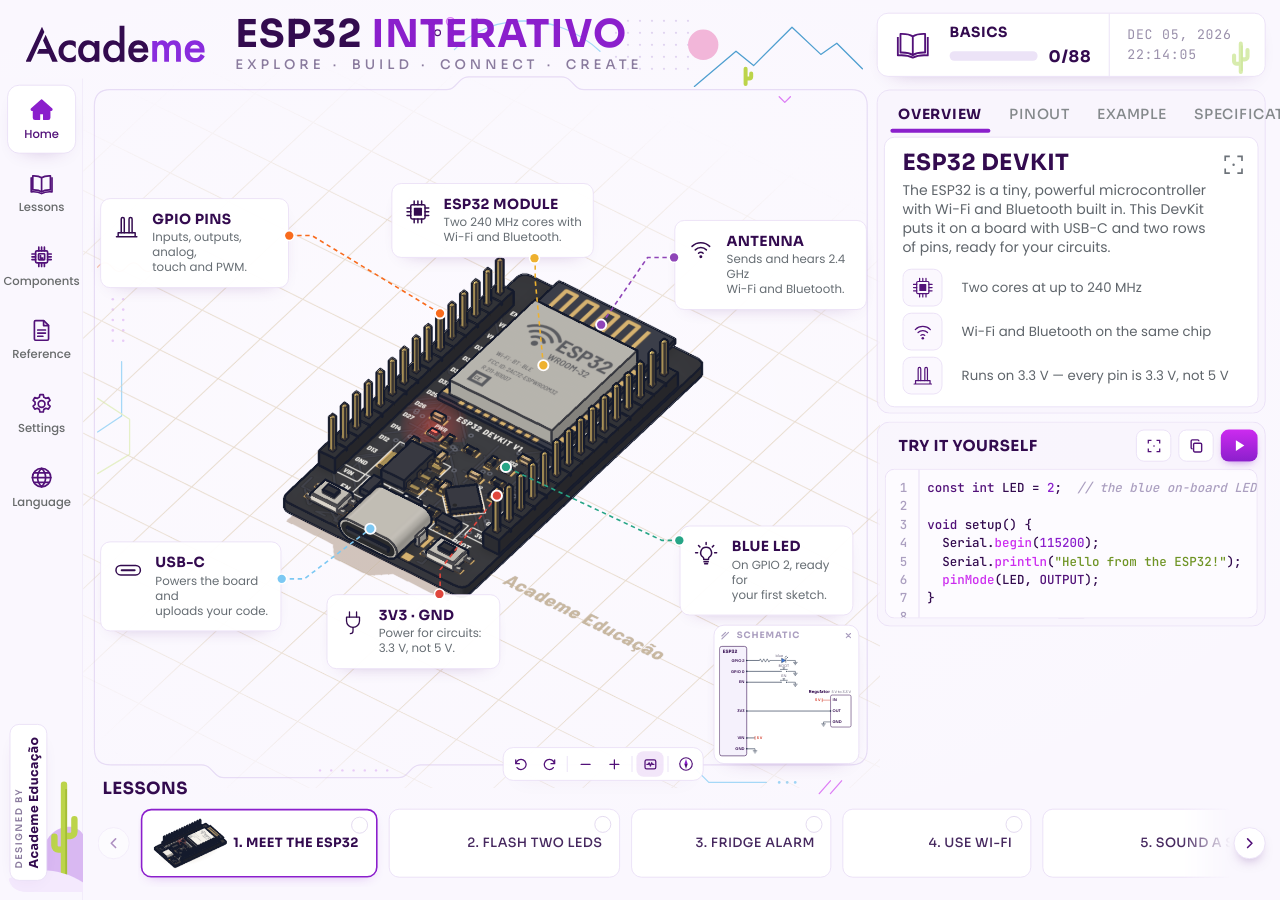
==== commit 9f286c12: "Return lesson player home to the unified catalog and update lesson count" ====
--- a/index.html
+++ b/index.html
@@ -17,8 +17,8 @@
         if (s < 0.62 || vw / vh < 0.95) d.classList.add('compact');
       })();
     </script>
-    <title>ESP32 Interativo — 20 lições 3D gratuitas | Academe Educação</title>
-    <meta name="description" content="Aprenda ESP32 em uma placa 3D interativa: ligue LEDs, sensores e motores, use Wi-Fi e Bluetooth, rode o código e veja funcionar. 20 lições gratuitas para iniciantes, por Academe Educação." />
+    <title>ESP32 Interativo — 88 lições 3D gratuitas | Academe Educação</title>
+    <meta name="description" content="Aprenda ESP32 em uma placa 3D interativa: ligue LEDs, sensores e motores, use Wi-Fi e Bluetooth, rode o código e veja funcionar. 88 lições gratuitas para iniciantes, por Academe Educação." />
     <meta name="author" content="Academe Educação" />
     <meta name="robots" content="index, follow, max-image-preview:large" />
     <meta name="theme-color" content="#330b4f" />
@@ -34,8 +34,8 @@
     <meta property="og:type" content="website" />
     <meta property="og:site_name" content="Academe Educação" />
     <meta property="og:locale" content="pt_BR" />
-    <meta property="og:title" content="ESP32 Interativo — 20 lições 3D gratuitas | Academe Educação" />
-    <meta property="og:description" content="Ligue LEDs, botões, sensores, motores e um motor de passo em um ESP32 3D, converse por Wi-Fi, Bluetooth e ESP-NOW, rode o código e veja funcionar. 20 lições gratuitas para iniciantes." />
+    <meta property="og:title" content="ESP32 Interativo — 88 lições 3D gratuitas | Academe Educação" />
+    <meta property="og:description" content="Ligue LEDs, botões, sensores, motores e um motor de passo em um ESP32 3D, converse por Wi-Fi, Bluetooth e ESP-NOW, rode o código e veja funcionar. 88 lições gratuitas para iniciantes." />
     <meta name="twitter:card" content="summary_large_image" />
     <link rel="canonical" href="index.html" />
     <meta property="og:url" content="https://learn-esp32-clone.vercel.app/" />
@@ -45,7 +45,7 @@
     <meta property="og:image:alt" content="An illustrated 3D ESP32 board wired on a breadboard to a distance sensor and a traffic light, with a toy car in front of it" />
     <meta name="twitter:image" content="https://learn-esp32-clone.vercel.app/og-image.png" />
     <meta name="twitter:image:alt" content="An illustrated 3D ESP32 board wired on a breadboard to a distance sensor and a traffic light, with a toy car in front of it" />
-    <script type="application/ld+json">{"@context":"https://schema.org","@type":["WebApplication","LearningResource"],"name":"ESP32 Interativo — Academe Educação","url":"https://learn-esp32-clone.vercel.app/","description":"Aprenda ESP32 em uma placa 3D interativa: ligue LEDs, sensores e motores, use Wi-Fi e Bluetooth, rode o código e veja funcionar. 20 lições gratuitas para iniciantes.","image":"https://learn-esp32-clone.vercel.app/og-image.png","applicationCategory":"EducationalApplication","operatingSystem":"Any (runs in a web browser with WebGL)","browserRequirements":"Requires JavaScript and WebGL.","inLanguage":["pt-BR","en"],"isAccessibleForFree":true,"offers":{"@type":"Offer","price":"0","priceCurrency":"BRL"},"educationalLevel":"Beginner","learningResourceType":"Interactive lesson","about":["ESP32","Electronics","Microcontrollers","Wi-Fi","Bluetooth","Programming"],"author":{"@type":"Organization","name":"Academe Educação","url":"https://academe.com.br"},"publisher":{"@type":"Organization","name":"Academe Educação","url":"https://academe.com.br"}}</script>
+    <script type="application/ld+json">{"@context":"https://schema.org","@type":["WebApplication","LearningResource"],"name":"ESP32 Interativo — Academe Educação","url":"https://learn-esp32-clone.vercel.app/","description":"Aprenda ESP32 em uma placa 3D interativa: ligue LEDs, sensores e motores, use Wi-Fi e Bluetooth, rode o código e veja funcionar. 88 lições gratuitas para iniciantes.","image":"https://learn-esp32-clone.vercel.app/og-image.png","applicationCategory":"EducationalApplication","operatingSystem":"Any (runs in a web browser with WebGL)","browserRequirements":"Requires JavaScript and WebGL.","inLanguage":["pt-BR","en"],"isAccessibleForFree":true,"offers":{"@type":"Offer","price":"0","priceCurrency":"BRL"},"educationalLevel":"Beginner","learningResourceType":"Interactive lesson","about":["ESP32","Electronics","Microcontrollers","Wi-Fi","Bluetooth","Programming"],"author":{"@type":"Organization","name":"Academe Educação","url":"https://academe.com.br"},"publisher":{"@type":"Organization","name":"Academe Educação","url":"https://academe.com.br"}}</script>
     <!-- linked here rather than imported from main.js, so the first paint
          (the loading screen) is already styled, on the dev server too -->
     <link rel="preload" href="assets/barlow-semi-condensed-latin-600-normal-BkLiAYu4.woff2" as="font" type="font/woff2" crossorigin />
--- a/assets/index-D92WvK9w.css
+++ b/assets/index-D92WvK9w.css
@@ -14,3 +14,5 @@
 .brand-text p{color:#8a7b9e}
 a:focus-visible,button:focus-visible{outline-color:#8b1fcc}
 img.lesson-thumb[data-thumb="e101"]{content:url("/eletronica-101/e101-thumb.png");background:#f6eddd}
+
+img.lesson-thumb[data-thumb="e101"]{opacity:1!important}
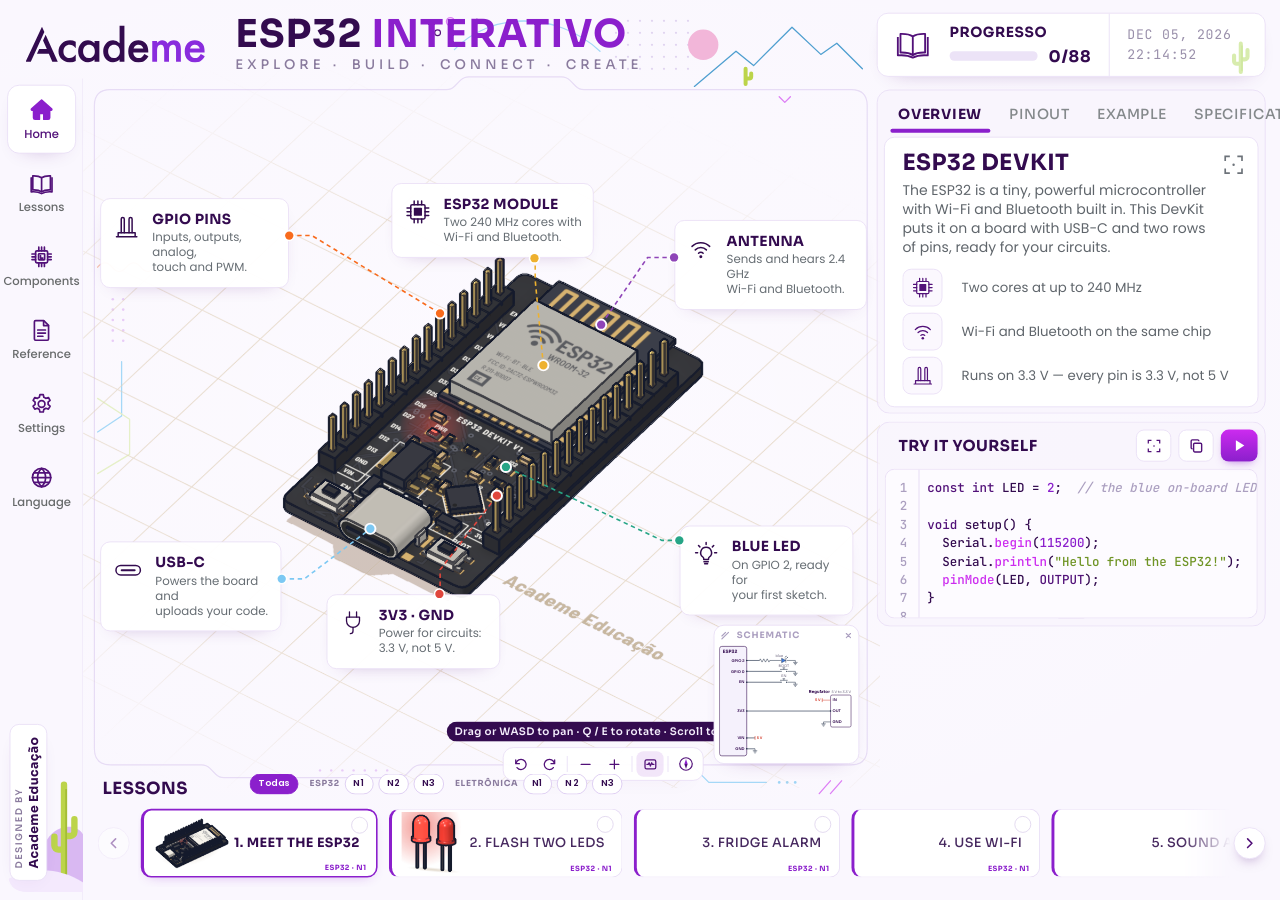
==== commit 94741acd: "Unify Eletronica 101 into the Academe Educacao system: same palette, fonts, logo; add tracks and lev" ====
--- a/index.html
+++ b/index.html
@@ -205,7 +205,7 @@
         <div class="progress-card">
           <svg viewBox="0 0 40 40" class="progress-icon" aria-hidden="true"><path d="M20 10.6c-3.3-2.4-8.2-3.2-14-3v21.2c5.8-.2 10.7.6 14 3 3.3-2.4 8.2-3.2 14-3V7.6c-5.8-.2-10.7.6-14 3zM20 10.6v21.2" /><path d="M3 11v21c6.3-.5 12.6.2 17 2.6 4.4-2.4 10.7-3.1 17-2.6V11" /></svg>
           <div class="progress-body">
-            <span class="progress-label" data-i18n>Basics</span>
+            <span class="progress-label">Progresso</span>
             <div class="progress-row">
               <span class="progress-track" role="progressbar" aria-label="Progress" data-i18n-attr="aria-label" aria-valuemin="0" aria-valuemax="20" aria-valuenow="0"><span class="progress-fill" id="progress-fill"></span></span>
               <span class="progress-count" id="progress-count">0/20</span>
--- a/assets/index-D92WvK9w.css
+++ b/assets/index-D92WvK9w.css
@@ -16,3 +16,22 @@
 img.lesson-thumb[data-thumb="e101"]{content:url("/eletronica-101/e101-thumb.png");background:#f6eddd}
 
 img.lesson-thumb[data-thumb="e101"]{opacity:1!important}
+
+html:not(.compact) #app{overflow:clip!important}
+
+/* ===== Trilhas e níveis (ESP32 + Eletrônica no mesmo sistema) ===== */
+.lessons{--lv0:#8b1fcc;--lv1:#521179;--lv2:#cc2bef;--lv3:#7fa32b;--lv4:#4f7a14;--lv5:#2f4d0b}
+.level-bar{position:absolute;top:-6px;left:190px;right:64px;display:flex;align-items:center;gap:6px;overflow-x:auto;scrollbar-width:none;white-space:nowrap}
+.level-bar::-webkit-scrollbar{display:none}
+.level-chip{flex:none;font:600 11.5px/1 var(--sans);border:1.5px solid var(--line-strong);background:#fff;color:var(--navy);border-radius:999px;padding:6px 10px;cursor:pointer}
+.level-chip.is-on{background:var(--accent);border-color:var(--accent);color:#fff}
+.level-chip:hover{border-color:var(--accent)}
+.level-track{flex:none;font:700 10.5px/1 var(--cond);letter-spacing:.08em;text-transform:uppercase;color:#8a7b9e;margin-left:8px}
+.lesson-lv{position:absolute;bottom:5px;right:12px;font:700 9px/1 var(--cond);letter-spacing:.06em;color:var(--accent)}
+.lesson[data-lv="3"] .lesson-lv,.lesson[data-lv="4"] .lesson-lv,.lesson[data-lv="5"] .lesson-lv{color:#6b8a1f}
+.lesson[data-lv="3"],.lesson[data-lv="4"],.lesson[data-lv="5"]{border-left:4px solid #7fa32b}
+.lesson[data-lv="0"],.lesson[data-lv="1"],.lesson[data-lv="2"]{border-left:4px solid #8b1fcc}
+.fly-group{list-style:none;padding:10px 8px 4px;display:flex;flex-direction:column;gap:1px}
+.fly-group b{font:700 11px/1.2 var(--cond);letter-spacing:.08em;text-transform:uppercase;color:var(--accent)}
+.fly-group[data-lv="3"] b,.fly-group[data-lv="4"] b,.fly-group[data-lv="5"] b{color:#6b8a1f}
+.fly-group small{font-size:11px;color:var(--muted)}
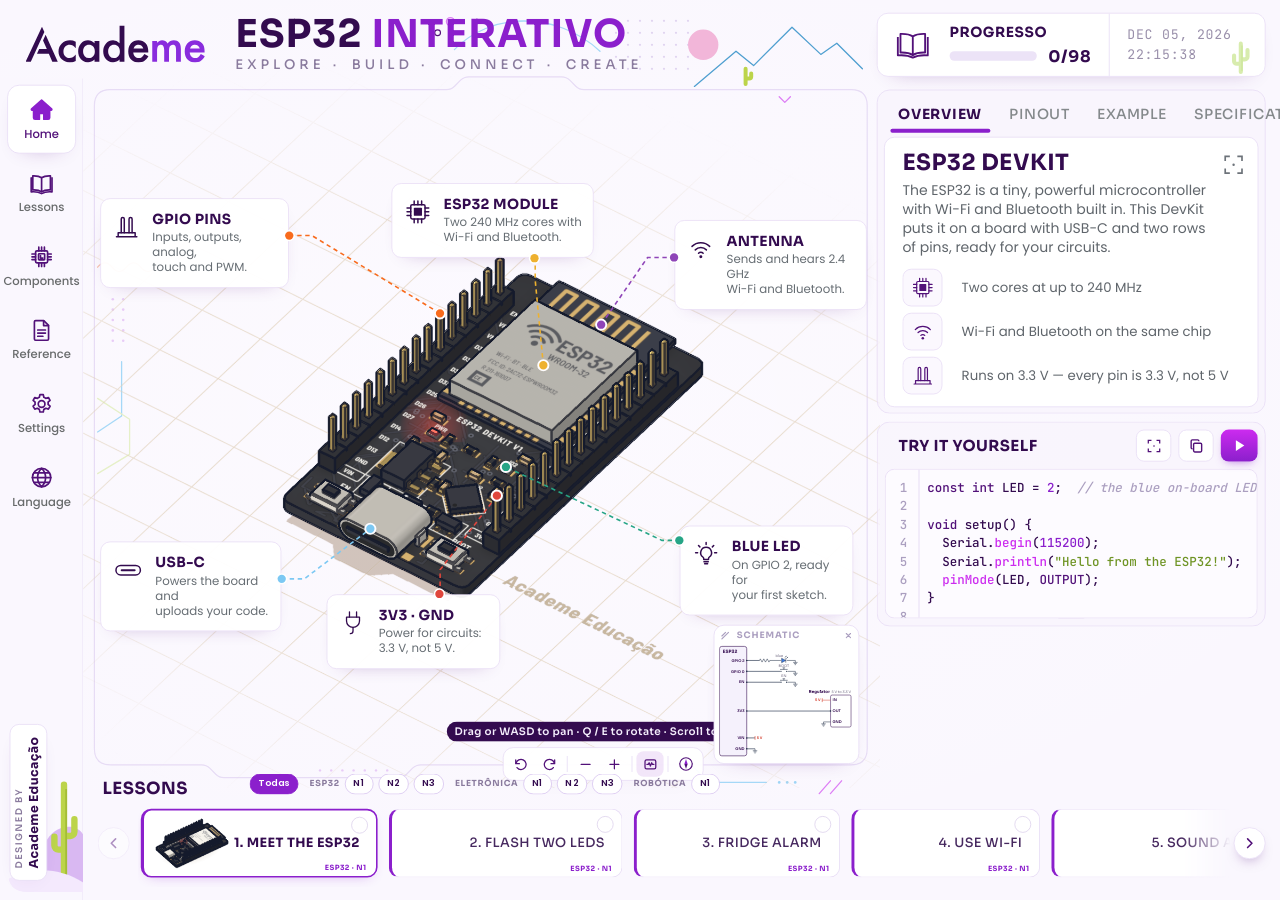
==== commit f4138c8c: "Add RoboLab (3D robot workshop) as lessons 89-98 inside the ESP32 Interativo shell: same player, uni" ====
--- a/index.html
+++ b/index.html
@@ -17,8 +17,8 @@
         if (s < 0.62 || vw / vh < 0.95) d.classList.add('compact');
       })();
     </script>
-    <title>ESP32 Interativo — 88 lições 3D gratuitas | Academe Educação</title>
-    <meta name="description" content="Aprenda ESP32 em uma placa 3D interativa: ligue LEDs, sensores e motores, use Wi-Fi e Bluetooth, rode o código e veja funcionar. 88 lições gratuitas para iniciantes, por Academe Educação." />
+    <title>ESP32 Interativo — 98 lições 3D gratuitas | Academe Educação</title>
+    <meta name="description" content="Aprenda ESP32 em uma placa 3D interativa: ligue LEDs, sensores e motores, use Wi-Fi e Bluetooth, rode o código e veja funcionar. 98 lições gratuitas para iniciantes, por Academe Educação." />
     <meta name="author" content="Academe Educação" />
     <meta name="robots" content="index, follow, max-image-preview:large" />
     <meta name="theme-color" content="#330b4f" />
@@ -34,8 +34,8 @@
     <meta property="og:type" content="website" />
     <meta property="og:site_name" content="Academe Educação" />
     <meta property="og:locale" content="pt_BR" />
-    <meta property="og:title" content="ESP32 Interativo — 88 lições 3D gratuitas | Academe Educação" />
-    <meta property="og:description" content="Ligue LEDs, botões, sensores, motores e um motor de passo em um ESP32 3D, converse por Wi-Fi, Bluetooth e ESP-NOW, rode o código e veja funcionar. 88 lições gratuitas para iniciantes." />
+    <meta property="og:title" content="ESP32 Interativo — 98 lições 3D gratuitas | Academe Educação" />
+    <meta property="og:description" content="Ligue LEDs, botões, sensores, motores e um motor de passo em um ESP32 3D, converse por Wi-Fi, Bluetooth e ESP-NOW, rode o código e veja funcionar. 98 lições gratuitas para iniciantes." />
     <meta name="twitter:card" content="summary_large_image" />
     <link rel="canonical" href="index.html" />
     <meta property="og:url" content="https://learn-esp32-clone.vercel.app/" />
@@ -45,7 +45,7 @@
     <meta property="og:image:alt" content="An illustrated 3D ESP32 board wired on a breadboard to a distance sensor and a traffic light, with a toy car in front of it" />
     <meta name="twitter:image" content="https://learn-esp32-clone.vercel.app/og-image.png" />
     <meta name="twitter:image:alt" content="An illustrated 3D ESP32 board wired on a breadboard to a distance sensor and a traffic light, with a toy car in front of it" />
-    <script type="application/ld+json">{"@context":"https://schema.org","@type":["WebApplication","LearningResource"],"name":"ESP32 Interativo — Academe Educação","url":"https://learn-esp32-clone.vercel.app/","description":"Aprenda ESP32 em uma placa 3D interativa: ligue LEDs, sensores e motores, use Wi-Fi e Bluetooth, rode o código e veja funcionar. 88 lições gratuitas para iniciantes.","image":"https://learn-esp32-clone.vercel.app/og-image.png","applicationCategory":"EducationalApplication","operatingSystem":"Any (runs in a web browser with WebGL)","browserRequirements":"Requires JavaScript and WebGL.","inLanguage":["pt-BR","en"],"isAccessibleForFree":true,"offers":{"@type":"Offer","price":"0","priceCurrency":"BRL"},"educationalLevel":"Beginner","learningResourceType":"Interactive lesson","about":["ESP32","Electronics","Microcontrollers","Wi-Fi","Bluetooth","Programming"],"author":{"@type":"Organization","name":"Academe Educação","url":"https://academe.com.br"},"publisher":{"@type":"Organization","name":"Academe Educação","url":"https://academe.com.br"}}</script>
+    <script type="application/ld+json">{"@context":"https://schema.org","@type":["WebApplication","LearningResource"],"name":"ESP32 Interativo — Academe Educação","url":"https://learn-esp32-clone.vercel.app/","description":"Aprenda ESP32 em uma placa 3D interativa: ligue LEDs, sensores e motores, use Wi-Fi e Bluetooth, rode o código e veja funcionar. 98 lições gratuitas para iniciantes.","image":"https://learn-esp32-clone.vercel.app/og-image.png","applicationCategory":"EducationalApplication","operatingSystem":"Any (runs in a web browser with WebGL)","browserRequirements":"Requires JavaScript and WebGL.","inLanguage":["pt-BR","en"],"isAccessibleForFree":true,"offers":{"@type":"Offer","price":"0","priceCurrency":"BRL"},"educationalLevel":"Beginner","learningResourceType":"Interactive lesson","about":["ESP32","Electronics","Microcontrollers","Wi-Fi","Bluetooth","Programming"],"author":{"@type":"Organization","name":"Academe Educação","url":"https://academe.com.br"},"publisher":{"@type":"Organization","name":"Academe Educação","url":"https://academe.com.br"}}</script>
     <!-- linked here rather than imported from main.js, so the first paint
          (the loading screen) is already styled, on the dev server too -->
     <link rel="preload" href="assets/barlow-semi-condensed-latin-600-normal-BkLiAYu4.woff2" as="font" type="font/woff2" crossorigin />
--- a/assets/index-D92WvK9w.css
+++ b/assets/index-D92WvK9w.css
@@ -13,7 +13,7 @@
 html.compact header.brand .brand-logo.academe{width:auto;height:30px}
 .brand-text p{color:#8a7b9e}
 a:focus-visible,button:focus-visible{outline-color:#8b1fcc}
-img.lesson-thumb[data-thumb="e101"]{content:url("/eletronica-101/e101-thumb.png");background:#f6eddd}
+img.lesson-thumb[data-thumb="e101"]{content:url("/eletronica-101/e101-thumb.png");background:#f4e9fd}
 
 img.lesson-thumb[data-thumb="e101"]{opacity:1!important}
 
@@ -35,3 +35,7 @@
 .fly-group b{font:700 11px/1.2 var(--cond);letter-spacing:.08em;text-transform:uppercase;color:var(--accent)}
 .fly-group[data-lv="3"] b,.fly-group[data-lv="4"] b,.fly-group[data-lv="5"] b{color:#6b8a1f}
 .fly-group small{font-size:11px;color:var(--muted)}
+
+/* ===== Eletrônica 101 aberta dentro do mesmo player ===== */
+#app.e101-on #stage,#app.e101-on .info-card,#app.e101-on .code-card,#app.e101-on .schematic-card,#app.e101-on #tags,#app.e101-on #leaders,#app.e101-on #rig{visibility:hidden}
+.e101-frame{border:1.5px solid var(--line);border-radius:16px;background:var(--bg);box-shadow:var(--shadow);color-scheme:light}
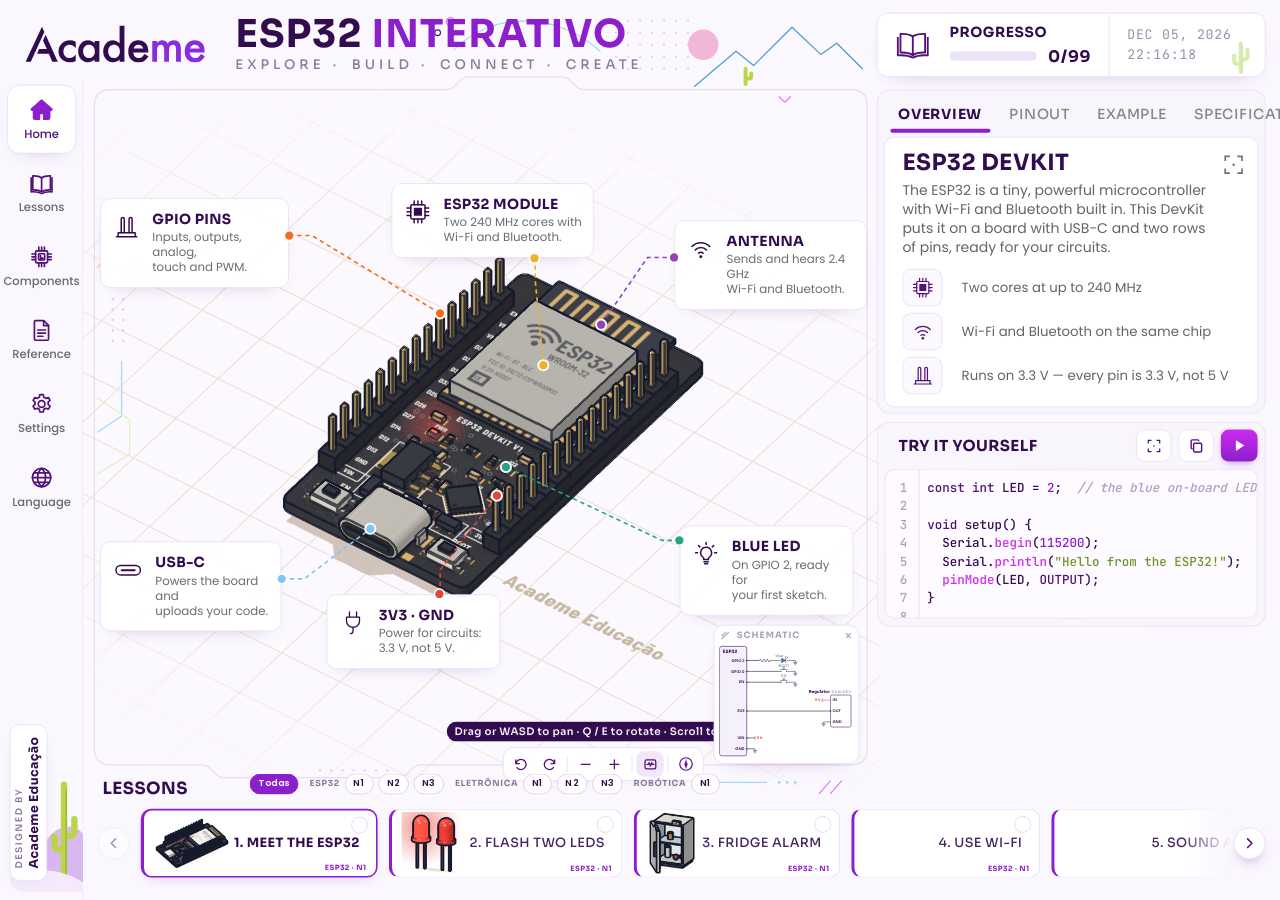
==== commit 68a845ae: "RoboKit: clone do RoverKit (montar e simular carro robô 3D) como lição 99, rebrand Academe" ====
--- a/index.html
+++ b/index.html
@@ -17,8 +17,8 @@
         if (s < 0.62 || vw / vh < 0.95) d.classList.add('compact');
       })();
     </script>
-    <title>ESP32 Interativo — 98 lições 3D gratuitas | Academe Educação</title>
-    <meta name="description" content="Aprenda ESP32 em uma placa 3D interativa: ligue LEDs, sensores e motores, use Wi-Fi e Bluetooth, rode o código e veja funcionar. 98 lições gratuitas para iniciantes, por Academe Educação." />
+    <title>ESP32 Interativo — 99 lições 3D gratuitas | Academe Educação</title>
+    <meta name="description" content="Aprenda ESP32 em uma placa 3D interativa: ligue LEDs, sensores e motores, use Wi-Fi e Bluetooth, rode o código e veja funcionar. 99 lições gratuitas para iniciantes, por Academe Educação." />
     <meta name="author" content="Academe Educação" />
     <meta name="robots" content="index, follow, max-image-preview:large" />
     <meta name="theme-color" content="#330b4f" />
@@ -34,8 +34,8 @@
     <meta property="og:type" content="website" />
     <meta property="og:site_name" content="Academe Educação" />
     <meta property="og:locale" content="pt_BR" />
-    <meta property="og:title" content="ESP32 Interativo — 98 lições 3D gratuitas | Academe Educação" />
-    <meta property="og:description" content="Ligue LEDs, botões, sensores, motores e um motor de passo em um ESP32 3D, converse por Wi-Fi, Bluetooth e ESP-NOW, rode o código e veja funcionar. 98 lições gratuitas para iniciantes." />
+    <meta property="og:title" content="ESP32 Interativo — 99 lições 3D gratuitas | Academe Educação" />
+    <meta property="og:description" content="Ligue LEDs, botões, sensores, motores e um motor de passo em um ESP32 3D, converse por Wi-Fi, Bluetooth e ESP-NOW, rode o código e veja funcionar. 99 lições gratuitas para iniciantes." />
     <meta name="twitter:card" content="summary_large_image" />
     <link rel="canonical" href="index.html" />
     <meta property="og:url" content="https://learn-esp32-clone.vercel.app/" />
@@ -45,7 +45,7 @@
     <meta property="og:image:alt" content="An illustrated 3D ESP32 board wired on a breadboard to a distance sensor and a traffic light, with a toy car in front of it" />
     <meta name="twitter:image" content="https://learn-esp32-clone.vercel.app/og-image.png" />
     <meta name="twitter:image:alt" content="An illustrated 3D ESP32 board wired on a breadboard to a distance sensor and a traffic light, with a toy car in front of it" />
-    <script type="application/ld+json">{"@context":"https://schema.org","@type":["WebApplication","LearningResource"],"name":"ESP32 Interativo — Academe Educação","url":"https://learn-esp32-clone.vercel.app/","description":"Aprenda ESP32 em uma placa 3D interativa: ligue LEDs, sensores e motores, use Wi-Fi e Bluetooth, rode o código e veja funcionar. 98 lições gratuitas para iniciantes.","image":"https://learn-esp32-clone.vercel.app/og-image.png","applicationCategory":"EducationalApplication","operatingSystem":"Any (runs in a web browser with WebGL)","browserRequirements":"Requires JavaScript and WebGL.","inLanguage":["pt-BR","en"],"isAccessibleForFree":true,"offers":{"@type":"Offer","price":"0","priceCurrency":"BRL"},"educationalLevel":"Beginner","learningResourceType":"Interactive lesson","about":["ESP32","Electronics","Microcontrollers","Wi-Fi","Bluetooth","Programming"],"author":{"@type":"Organization","name":"Academe Educação","url":"https://academe.com.br"},"publisher":{"@type":"Organization","name":"Academe Educação","url":"https://academe.com.br"}}</script>
+    <script type="application/ld+json">{"@context":"https://schema.org","@type":["WebApplication","LearningResource"],"name":"ESP32 Interativo — Academe Educação","url":"https://learn-esp32-clone.vercel.app/","description":"Aprenda ESP32 em uma placa 3D interativa: ligue LEDs, sensores e motores, use Wi-Fi e Bluetooth, rode o código e veja funcionar. 99 lições gratuitas para iniciantes.","image":"https://learn-esp32-clone.vercel.app/og-image.png","applicationCategory":"EducationalApplication","operatingSystem":"Any (runs in a web browser with WebGL)","browserRequirements":"Requires JavaScript and WebGL.","inLanguage":["pt-BR","en"],"isAccessibleForFree":true,"offers":{"@type":"Offer","price":"0","priceCurrency":"BRL"},"educationalLevel":"Beginner","learningResourceType":"Interactive lesson","about":["ESP32","Electronics","Microcontrollers","Wi-Fi","Bluetooth","Programming"],"author":{"@type":"Organization","name":"Academe Educação","url":"https://academe.com.br"},"publisher":{"@type":"Organization","name":"Academe Educação","url":"https://academe.com.br"}}</script>
     <!-- linked here rather than imported from main.js, so the first paint
          (the loading screen) is already styled, on the dev server too -->
     <link rel="preload" href="assets/barlow-semi-condensed-latin-600-normal-BkLiAYu4.woff2" as="font" type="font/woff2" crossorigin />
@@ -70,7 +70,7 @@
         <noscript>
           <style>.loader{overflow:auto}.loader-inner{padding:40px 16px}.loader-track,.loader-step{display:none}</style>
           <div class="noscript">
-            <p>An interactive 3D course in your browser. Turn on JavaScript to start.</p><p>Também neste site: <a href="/eletronica-101/"><b>Eletrônica 101</b></a> — lições 3D de eletrônica básica (circuitos, resistores, LEDs, capacitores, transistores, sensores e mais).</p>
+            <p>An interactive 3D course in your browser. Turn on JavaScript to start.</p><p>Também neste site: <a href="/eletronica-101/"><b>Eletrônica 101</b></a> — lições 3D de eletrônica básica (circuitos, resistores, LEDs, capacitores, transistores, sensores e mais); e <a href="/roverkit/"><b>RoboKit</b></a> — monte um carro robô passo a passo em 3D e pilote no simulador.</p>
             <ol class="noscript-lessons"><li><b>1. Meet the ESP32</b> — The ESP32 is a tiny, powerful microcontroller with Wi-Fi and Bluetooth built in.</li><li><b>2. Flash two LEDs</b> — Your first circuit: two LEDs that take turns, like the lights at a level crossing.</li><li><b>3. Guard the fridge</b> — Left the fridge open again? A reed switch is a pair of springy contacts in a glass tube that touch when a magnet comes close.</li><li><b>4. Use Wi-Fi</b> — The ESP32 can join your Wi-Fi and serve a tiny web page. Open it on your phone and tap the button: the phone asks for /toggle, and the board switches the LED.</li><li><b>5. Sound a siren</b> — A passive buzzer clicks every time its pin flips; flip it hundreds of times a second and you hear a note.</li><li><b>6. Build a mini piano</b> — Eight of the ESP32’s pins can feel a fingertip. Wire each one to a copper key and the board plays a note with tone() when you touch it — no buttons needed.</li><li><b>7. Fill a ring of LEDs</b> — 3 V, and the ESP32’s 12-bit ADC reads that as 0 to 4095. Here the reading fills a ring of twelve RGB LEDs like a gauge — all of them driven by one data wire.</li><li><b>8. Make a mood lamp</b> — An RGB LED is three LEDs — red, green and blue — in one. Put it inside a frosted ball and the whole ball glows in their mix.</li><li><b>9. Light up in the dark</b> — A light-dependent resistor (LDR) lets more current through the more light falls on it.</li><li><b>10. Distance meter</b> — A pocket tape measure with no tape. The HC-SR04P times an ultrasonic echo, and a little OLED screen on its own stand shows the distance in big digits over a bar that grows as the obstacle moves away.</li><li><b>11. Drive a wheel</b> — A pin can’t power a motor, and a single transistor can only turn it one way.</li><li><b>12. Laser barrier gate</b> — A red laser shines across the road onto a receiver. When a car drives into the beam, the receiver goes dark and the ESP32 swings a servo’s striped boom up.</li><li><b>13. Talk over Bluetooth</b> — No router needed: the ESP32 can pair with your phone directly.</li><li><b>14. Board to board</b> — ESP-NOW lets ESP32 boards message each other directly: no router, no pairing, and a message lands in milliseconds.</li><li><b>15. Smart parking bay</b> — Put it all together. The distance sensor watches a parking bay, a traffic light guides the driver in — green, then yellow, then red to stop — and the bay tells your phone whether it is free or taken, over Wi-Fi.</li><li><b>16. Automatic water pump</b> — A tank that fills itself. A probe in the lid measures the water; at the low mark the ESP32 clicks a relay that runs a mains pump, and at the high mark it stops.</li><li><b>17. Keypad door lock</b> — Type the right code and the safe opens. A keypad is a grid of buttons wired in rows and columns: the ESP32 drives one column at a time and listens on the rows, so seven wires read twelve keys.</li><li><b>18. Sun-tracking solar panel</b> — A solar panel makes the most power when it faces the sun, so this one turns to follow it.</li><li><b>19. Ultrasonic radar</b> — An HC-SR04P tells you how far away something is, but only straight ahead.</li><li><b>20. Pick and place</b> — A stepper motor doesn’t just spin: every pulse turns it exactly one step, 200 to a turn.</li></ol>
           </div>
         </noscript>
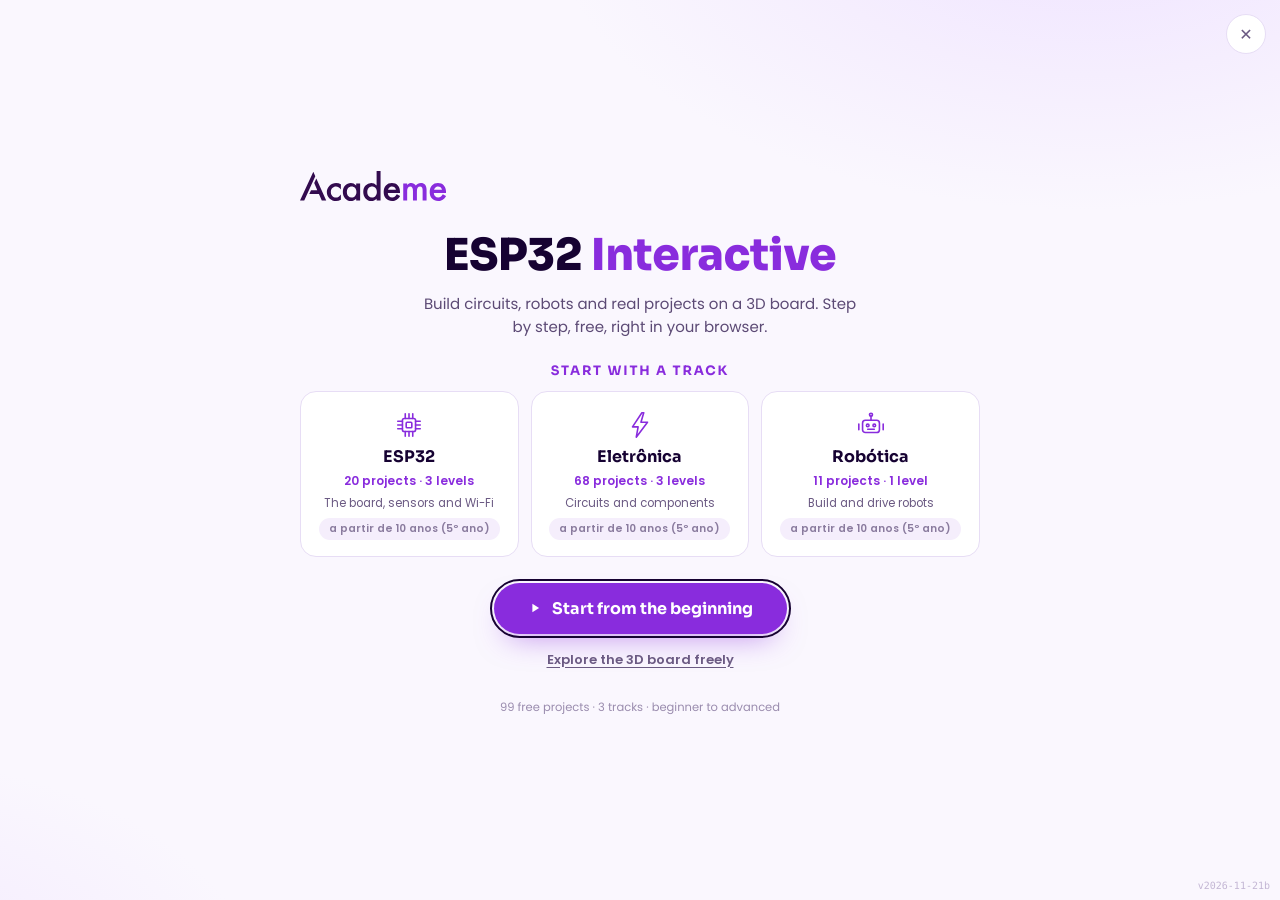
==== commit 3088f390: "Home limpa: tela inicial organizada (trilhas + CTA), filtros em seletor unico, menos ruido (relogio/" ====
--- a/index.html
+++ b/index.html
@@ -52,11 +52,14 @@
     <link rel="preload" href="assets/barlow-semi-condensed-latin-500-normal-G0uxJNrM.woff2" as="font" type="font/woff2" crossorigin />
     <!-- the loading screen's title: there before it's drawn, so it doesn't
          swap fonts (and jump) in front of the visitor -->
-    <script type="module" crossorigin src="assets/index-DkuYVBNg.js"></script>
+    <!-- v2026-11-21a: Home limpa (home.js/home.css) + filtros em seletor único -->
+    <script type="module" crossorigin src="assets/index-DkuYVBNg.js?v=20261121b"></script>
     <link rel="preconnect" href="https://fonts.googleapis.com" />
     <link rel="preconnect" href="https://fonts.gstatic.com" crossorigin />
     <link rel="stylesheet" href="https://fonts.googleapis.com/css2?family=Poppins:wght@400;500;600;700&family=Sora:wght@600;700;800&display=swap" />
     <link rel="stylesheet" crossorigin href="assets/index-D92WvK9w.css">
+    <link rel="stylesheet" href="assets/home.css?v=20261121b" />
+    <script type="module" src="assets/home.js?v=20261121b"></script>
   </head>
   <body>
     <!-- Covers the page until the board is built and every lesson card has
--- a/assets/index-D92WvK9w.css
+++ b/assets/index-D92WvK9w.css
@@ -39,3 +39,16 @@
 /* ===== Eletrônica 101 aberta dentro do mesmo player ===== */
 #app.e101-on #stage,#app.e101-on .info-card,#app.e101-on .code-card,#app.e101-on .schematic-card,#app.e101-on #tags,#app.e101-on #leaders,#app.e101-on #rig{visibility:hidden}
 .e101-frame{border:1.5px solid var(--line);border-radius:16px;background:var(--bg);box-shadow:var(--shadow);color-scheme:light}
+.level-bar{position:static;margin:0 50px 4px 6px;display:block;overflow:visible;white-space:normal}
+.lb-row{display:flex;align-items:center;gap:6px;overflow-x:auto;scrollbar-width:none;white-space:nowrap;padding:2px 0}
+.lb-row::-webkit-scrollbar{display:none}
+.lb-row+.lb-row{margin-top:4px}
+.lb-label{flex:none;width:44px;font:700 10px/1 var(--cond);letter-spacing:.08em;text-transform:uppercase;color:#8a7b9e}
+.level-chip i{font:700 9.5px/1 var(--cond);font-style:normal;background:#efe6f7;color:var(--accent);border-radius:999px;padding:2px 6px;margin-left:6px}
+.level-chip.is-on i{background:rgba(255,255,255,.28);color:#fff}
+.level-chip em{font:600 9.5px/1 var(--cond);font-style:normal;color:#8a7b9e;margin-left:6px}
+.level-chip.is-on em{color:#f3e8ff}
+.compact .level-bar{margin:0 34px 4px 4px}
+.lesson-thumb[data-thumb="rl"]{content:url("/robolab/rl-thumb.png")}
+.lesson-thumb[data-thumb="rk"]{content:url("/roverkit/rk-thumb.png")}
+.lesson-thumb[data-thumb="rl"],.lesson-thumb[data-thumb="rk"]{opacity:1!important}
--- a/assets/home.css
+++ b/assets/home.css
@@ -0,0 +1,220 @@
+/* Home limpa do ESP32 Interativo (Academe) — v2026-11-21a
+   Tela inicial organizada: uma chamada principal, escolha de trilha,
+   e o app completo atrás de "Explorar a placa". */
+
+/* menos ruído dentro do app (ordem do André: informação demais na tela) */
+.clock { display: none !important; }
+.view-hint { display: none !important; }
+
+/* ---- barra de filtros em UM seletor (substitui as duas fileiras de fichas) ---- */
+.level-bar { gap: 8px; align-items: center; }
+.lb-sel {
+  appearance: none;
+  -webkit-appearance: none;
+  flex: none;
+  max-width: 240px;
+  font: 600 12px/1.2 var(--sans, "Poppins", sans-serif);
+  color: var(--navy, #160232);
+  background: #fff
+    url("data:image/svg+xml;utf8,<svg xmlns='http://www.w3.org/2000/svg' viewBox='0 0 10 6'><path d='M1 1l4 4 4-4' fill='none' stroke='%23892CDD' stroke-width='1.8' stroke-linecap='round'/></svg>")
+    no-repeat right 10px center / 10px;
+  border: 1.5px solid var(--line-strong, #d9cdea);
+  border-radius: 10px;
+  padding: 8px 28px 8px 12px;
+  cursor: pointer;
+}
+.lb-sel:hover { border-color: #892cdd; }
+.lb-sel:focus-visible { outline: 2px solid #892cdd; outline-offset: 1px; }
+.lb-count {
+  flex: none;
+  margin-left: auto;
+  font: 600 11px/1 var(--cond, "Barlow Semi Condensed", sans-serif);
+  letter-spacing: 0.04em;
+  color: #8a7b9e;
+  white-space: nowrap;
+}
+.compact .level-bar {
+  display: flex !important;
+  flex-wrap: wrap;
+  gap: 6px;
+  margin: 0 8px 6px !important;
+}
+.compact .lb-sel { max-width: calc(50% - 4px); flex: 1 1 auto; }
+.compact .lb-count { width: 100%; margin-left: 2px; }
+
+/* ---- tela Home ---- */
+.home-screen {
+  position: fixed;
+  inset: 0;
+  z-index: 900;
+  display: grid;
+  place-items: center;
+  padding: 24px;
+  background:
+    radial-gradient(900px 500px at 85% -10%, #efe3ff 0%, #0000 60%),
+    radial-gradient(700px 420px at -10% 110%, #f3e9ff 0%, #0000 55%),
+    #faf7fe;
+  opacity: 0;
+  visibility: hidden;
+  transition: opacity 0.35s ease, visibility 0s linear 0.35s;
+  overflow-y: auto;
+  font-family: "Poppins", var(--sans, sans-serif);
+  color: #160232;
+}
+.home-screen.is-on {
+  opacity: 1;
+  visibility: visible;
+  transition: opacity 0.35s ease;
+}
+.hs-card {
+  width: min(680px, 100%);
+  margin: auto;
+  text-align: center;
+  padding: 12px 0 24px;
+}
+.hs-logo { height: 30px; width: auto; margin-bottom: 26px; }
+.hs-title {
+  margin: 0 0 10px;
+  font-family: "Sora", "Poppins", sans-serif;
+  font-size: clamp(30px, 5vw, 44px);
+  font-weight: 800;
+  letter-spacing: -0.01em;
+  color: #160232;
+}
+.hs-title span { color: #892cdd; }
+.hs-sub {
+  margin: 0 auto 22px;
+  max-width: 46ch;
+  font-size: 15px;
+  line-height: 1.55;
+  color: #5c4a75;
+}
+.hs-progress {
+  display: inline-flex;
+  align-items: center;
+  gap: 10px;
+  margin: 0 auto 26px;
+  padding: 8px 16px;
+  background: #fff;
+  border: 1.5px solid #e7ddf5;
+  border-radius: 999px;
+  font-size: 12.5px;
+  font-weight: 600;
+  color: #4a3566;
+}
+.hs-progress .hs-ptrack {
+  width: 110px;
+  height: 6px;
+  border-radius: 999px;
+  background: #efe6f7;
+  overflow: hidden;
+}
+.hs-progress .hs-pfill { height: 100%; background: #892cdd; border-radius: 999px; }
+.hs-pick {
+  margin: 0 0 12px;
+  font-family: "Sora", "Poppins", sans-serif;
+  font-size: 13px;
+  font-weight: 700;
+  letter-spacing: 0.14em;
+  text-transform: uppercase;
+  color: #892cdd;
+}
+.hs-trilhas {
+  display: grid;
+  grid-template-columns: repeat(3, 1fr);
+  gap: 12px;
+  margin: 0 0 26px;
+}
+.hs-trilha {
+  display: flex;
+  flex-direction: column;
+  align-items: center;
+  gap: 6px;
+  padding: 18px 12px 16px;
+  background: #fff;
+  border: 1.5px solid #e7ddf5;
+  border-radius: 16px;
+  cursor: pointer;
+  font-family: inherit;
+  transition: border-color 0.15s ease, transform 0.15s ease, box-shadow 0.15s ease;
+}
+.hs-trilha:hover {
+  border-color: #892cdd;
+  transform: translateY(-2px);
+  box-shadow: 0 10px 24px -12px rgba(137, 44, 221, 0.35);
+}
+.hs-trilha:focus-visible { outline: 2px solid #892cdd; outline-offset: 2px; }
+.hs-trilha svg { width: 30px; height: 30px; stroke: #892cdd; fill: none; stroke-width: 1.7; stroke-linecap: round; stroke-linejoin: round; flex: none; }
+.hs-txt { display: flex; flex-direction: column; align-items: center; gap: 5px; }
+.hs-tname { font-family: "Sora", "Poppins", sans-serif; font-size: 16px; font-weight: 700; color: #160232; }
+.hs-tcount { font-size: 12px; font-weight: 600; color: #892cdd; }
+.hs-tdesc { font-size: 11.5px; line-height: 1.4; color: #6b5a83; }
+.hs-tage {
+  margin-top: 2px;
+  font-size: 10.5px;
+  font-weight: 600;
+  color: #8a7b9e;
+  background: #f5eefc;
+  border-radius: 999px;
+  padding: 3px 10px;
+}
+.hs-actions { display: flex; flex-direction: column; align-items: center; gap: 12px; }
+.hs-cta {
+  display: inline-flex;
+  align-items: center;
+  gap: 10px;
+  padding: 15px 34px;
+  background: #892cdd;
+  color: #fff;
+  border: 0;
+  border-radius: 999px;
+  font-family: "Sora", "Poppins", sans-serif;
+  font-size: 16px;
+  font-weight: 700;
+  cursor: pointer;
+  box-shadow: 0 14px 30px -12px rgba(137, 44, 221, 0.55);
+  transition: transform 0.15s ease, box-shadow 0.15s ease, background 0.15s ease;
+}
+.hs-cta:hover { background: #7a25c9; transform: translateY(-1px); }
+.hs-cta:focus-visible { outline: 2px solid #160232; outline-offset: 2px; }
+.hs-cta svg { width: 14px; height: 14px; fill: #fff; }
+.hs-link {
+  background: none;
+  border: 0;
+  padding: 4px 8px;
+  font-family: inherit;
+  font-size: 13px;
+  font-weight: 600;
+  color: #6b5a83;
+  cursor: pointer;
+  text-decoration: underline;
+  text-underline-offset: 3px;
+}
+.hs-link:hover { color: #892cdd; }
+.hs-foot { margin: 26px 0 0; font-size: 11.5px; color: #9a8cae; }
+.hs-version { position: fixed; right: 10px; bottom: 8px; font-size: 10px; color: #c3b6d4; font-family: monospace; }
+.hs-close {
+  position: fixed;
+  top: 14px;
+  right: 14px;
+  width: 40px;
+  height: 40px;
+  border-radius: 50%;
+  border: 1.5px solid #e7ddf5;
+  background: #fff;
+  color: #6b5a83;
+  font-size: 16px;
+  cursor: pointer;
+  display: grid;
+  place-items: center;
+}
+.hs-close:hover { border-color: #892cdd; color: #892cdd; }
+
+@media (max-width: 560px) {
+  .home-screen { padding: 16px; }
+  .hs-trilhas { grid-template-columns: 1fr; gap: 10px; }
+  .hs-trilha { flex-direction: row; text-align: left; align-items: center; padding: 14px 16px; gap: 12px; }
+  .hs-txt { align-items: flex-start; gap: 3px; }
+  .hs-tage { margin-top: 4px; }
+  .hs-cta { width: 100%; justify-content: center; }
+}
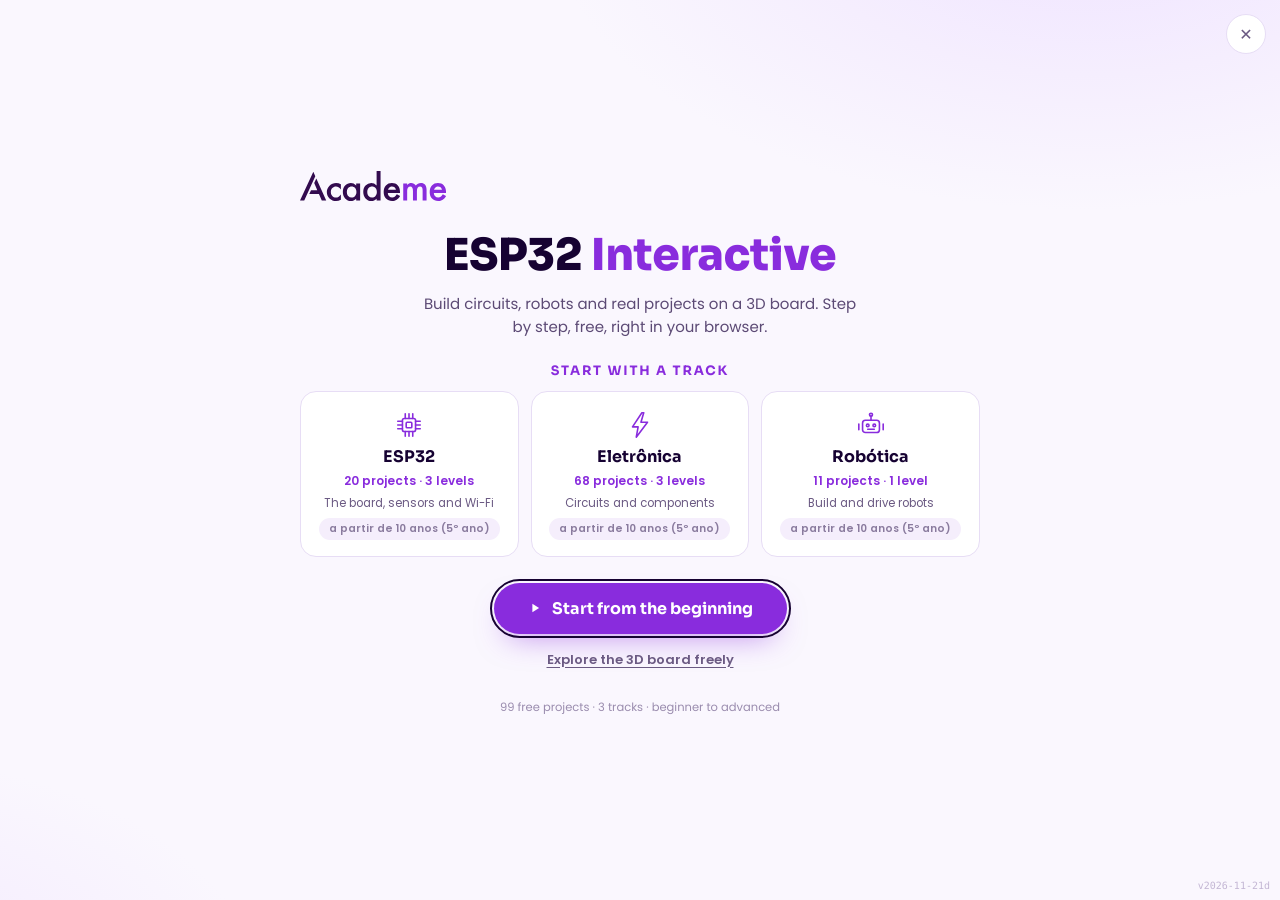
==== commit 24ae7153: "Fix atividades Eletronica: faixa Licoes visivel em qualquer tela (player embutido cede espaco), toas" ====
--- a/index.html
+++ b/index.html
@@ -52,14 +52,16 @@
     <link rel="preload" href="assets/barlow-semi-condensed-latin-500-normal-G0uxJNrM.woff2" as="font" type="font/woff2" crossorigin />
     <!-- the loading screen's title: there before it's drawn, so it doesn't
          swap fonts (and jump) in front of the visitor -->
-    <!-- v2026-11-21a: Home limpa (home.js/home.css) + filtros em seletor único -->
-    <script type="module" crossorigin src="assets/index-DkuYVBNg.js?v=20261121b"></script>
+    <!-- v2026-11-21d: + faixa Licoes sempre visivel (player embutido encolhe para caber a trilha) -->
+    <script type="module" crossorigin src="assets/index-DkuYVBNg.js?v=20261121d"></script>
     <link rel="preconnect" href="https://fonts.googleapis.com" />
     <link rel="preconnect" href="https://fonts.gstatic.com" crossorigin />
     <link rel="stylesheet" href="https://fonts.googleapis.com/css2?family=Poppins:wght@400;500;600;700&family=Sora:wght@600;700;800&display=swap" />
     <link rel="stylesheet" crossorigin href="assets/index-D92WvK9w.css">
-    <link rel="stylesheet" href="assets/home.css?v=20261121b" />
-    <script type="module" src="assets/home.js?v=20261121b"></script>
+    <link rel="stylesheet" href="assets/home.css?v=20261121d" />
+    <link rel="stylesheet" href="assets/done.css?v=20261121d" />
+    <script type="module" src="assets/home.js?v=20261121d"></script>
+    <script src="assets/done.js?v=20261121d" defer></script>
   </head>
   <body>
     <!-- Covers the page until the board is built and every lesson card has
--- a/assets/done.css
+++ b/assets/done.css
@@ -0,0 +1,70 @@
+/* Toast "Atividade concluída" + setas do player embutido — v2026-11-21c */
+.done-toast {
+  position: fixed;
+  left: 50%;
+  bottom: 26px;
+  transform: translate(-50%, 24px);
+  opacity: 0;
+  pointer-events: none;
+  transition: transform .35s ease, opacity .35s ease;
+  z-index: 1300;
+  display: flex;
+  align-items: center;
+  gap: 12px;
+  background: #160232;
+  color: #fff;
+  border: 2px solid #892CDD;
+  border-radius: 16px;
+  padding: 12px 14px;
+  box-shadow: 0 12px 40px rgba(22, 2, 50, .45);
+  max-width: min(92vw, 600px);
+  font-family: "Barlow", system-ui, sans-serif;
+}
+.done-toast.is-on { transform: translate(-50%, 0); opacity: 1; pointer-events: auto; }
+.done-toast .dt-check {
+  width: 34px; height: 34px; flex: none;
+  border-radius: 50%;
+  background: #892CDD;
+  display: grid; place-items: center;
+  font-size: 20px; font-weight: 700;
+}
+.done-toast .dt-body { display: flex; flex-direction: column; line-height: 1.25; min-width: 0; }
+.done-toast .dt-body strong { font-size: 15px; }
+.done-toast .dt-body span { font-size: 12.5px; opacity: .75; }
+.done-toast .dt-next {
+  margin-left: 6px;
+  background: #892CDD; color: #fff; border: 0;
+  border-radius: 10px; padding: 9px 12px;
+  font: 600 13.5px "Barlow", system-ui, sans-serif;
+  cursor: pointer;
+  max-width: 260px; overflow: hidden; text-overflow: ellipsis; white-space: nowrap;
+}
+.done-toast .dt-next:hover { background: #9d45f0; }
+.done-toast .dt-x {
+  background: none; border: 0; color: #fff; opacity: .6;
+  font-size: 18px; cursor: pointer; padding: 2px 6px; align-self: flex-start;
+}
+.done-toast .dt-x:hover { opacity: 1; }
+
+.e101-nav { position: fixed; inset: 0; pointer-events: none; z-index: 40; display: none; }
+.e101-nav.is-on { display: block; }
+.e101-nav button {
+  position: absolute; top: 50%; transform: translateY(-50%);
+  width: 44px; height: 64px;
+  border: 0; border-radius: 12px;
+  background: rgba(22, 2, 50, .72); color: #fff;
+  font-size: 26px; line-height: 1; cursor: pointer;
+  pointer-events: auto;
+  backdrop-filter: blur(3px);
+}
+.e101-nav button:hover { background: rgba(137, 44, 221, .9); }
+.e101-nav button:disabled { opacity: .22; pointer-events: none; }
+.e101-nav .e101-prev { left: 110px; }
+.e101-nav .e101-next { right: 10px; }
+
+@media (max-width: 760px) {
+  .done-toast { bottom: 14px; flex-wrap: wrap; gap: 8px; padding: 10px 12px; }
+  .done-toast .dt-next { margin-left: 0; flex: 1 1 100%; max-width: none; order: 4; }
+  .e101-nav .e101-prev { left: 6px; }
+  .e101-nav button { width: 38px; height: 56px; font-size: 22px; }
+}
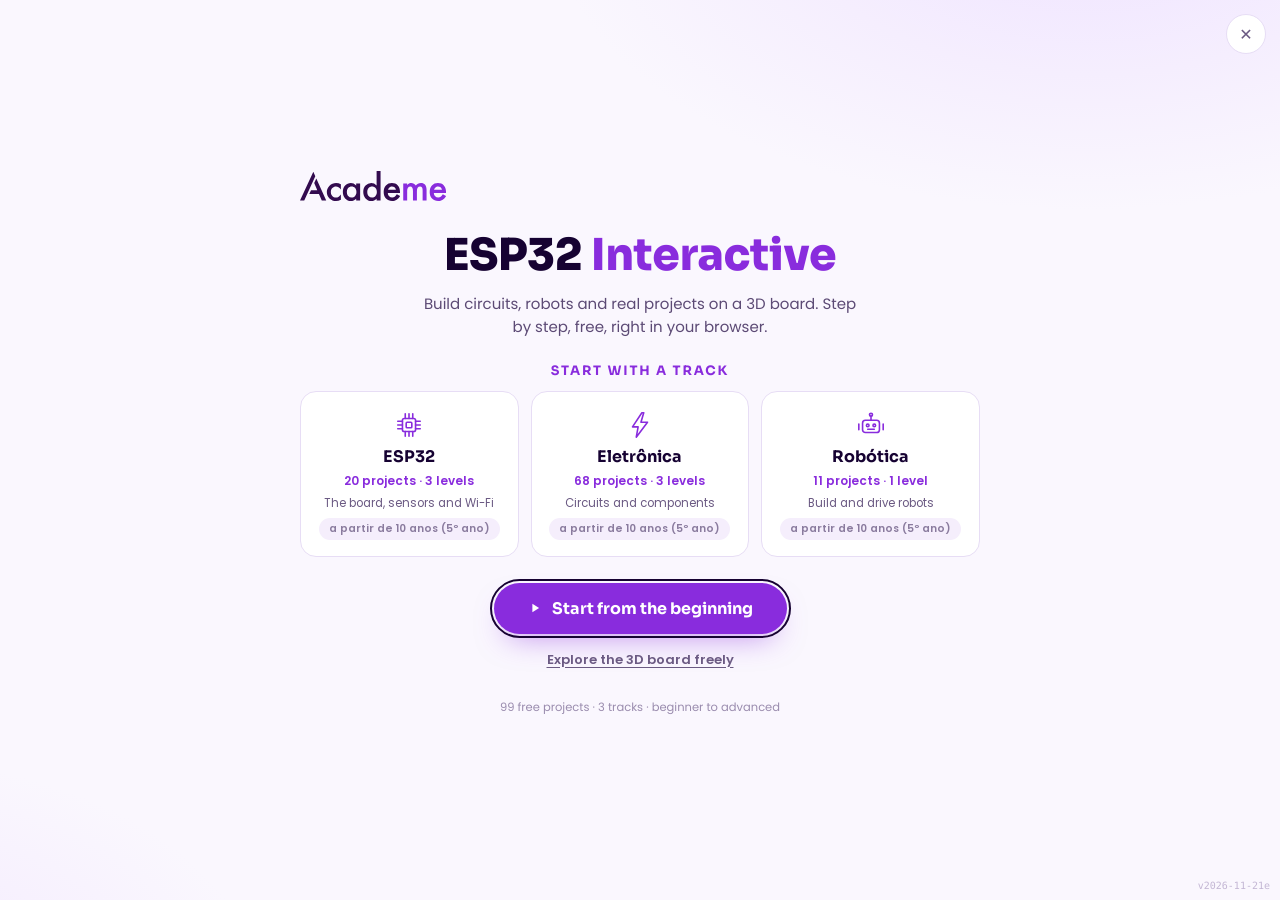
==== commit 03e34bbd: "Toast acima da barra inferior no celular" ====
--- a/index.html
+++ b/index.html
@@ -52,16 +52,16 @@
     <link rel="preload" href="assets/barlow-semi-condensed-latin-500-normal-G0uxJNrM.woff2" as="font" type="font/woff2" crossorigin />
     <!-- the loading screen's title: there before it's drawn, so it doesn't
          swap fonts (and jump) in front of the visitor -->
-    <!-- v2026-11-21d: + faixa Licoes sempre visivel (player embutido encolhe para caber a trilha) -->
-    <script type="module" crossorigin src="assets/index-DkuYVBNg.js?v=20261121d"></script>
+    <!-- v2026-11-21e: + faixa Licoes sempre visivel (player embutido encolhe para caber a trilha) -->
+    <script type="module" crossorigin src="assets/index-DkuYVBNg.js?v=20261121e"></script>
     <link rel="preconnect" href="https://fonts.googleapis.com" />
     <link rel="preconnect" href="https://fonts.gstatic.com" crossorigin />
     <link rel="stylesheet" href="https://fonts.googleapis.com/css2?family=Poppins:wght@400;500;600;700&family=Sora:wght@600;700;800&display=swap" />
     <link rel="stylesheet" crossorigin href="assets/index-D92WvK9w.css">
-    <link rel="stylesheet" href="assets/home.css?v=20261121d" />
-    <link rel="stylesheet" href="assets/done.css?v=20261121d" />
-    <script type="module" src="assets/home.js?v=20261121d"></script>
-    <script src="assets/done.js?v=20261121d" defer></script>
+    <link rel="stylesheet" href="assets/home.css?v=20261121e" />
+    <link rel="stylesheet" href="assets/done.css?v=20261121e" />
+    <script type="module" src="assets/home.js?v=20261121e"></script>
+    <script src="assets/done.js?v=20261121e" defer></script>
   </head>
   <body>
     <!-- Covers the page until the board is built and every lesson card has
